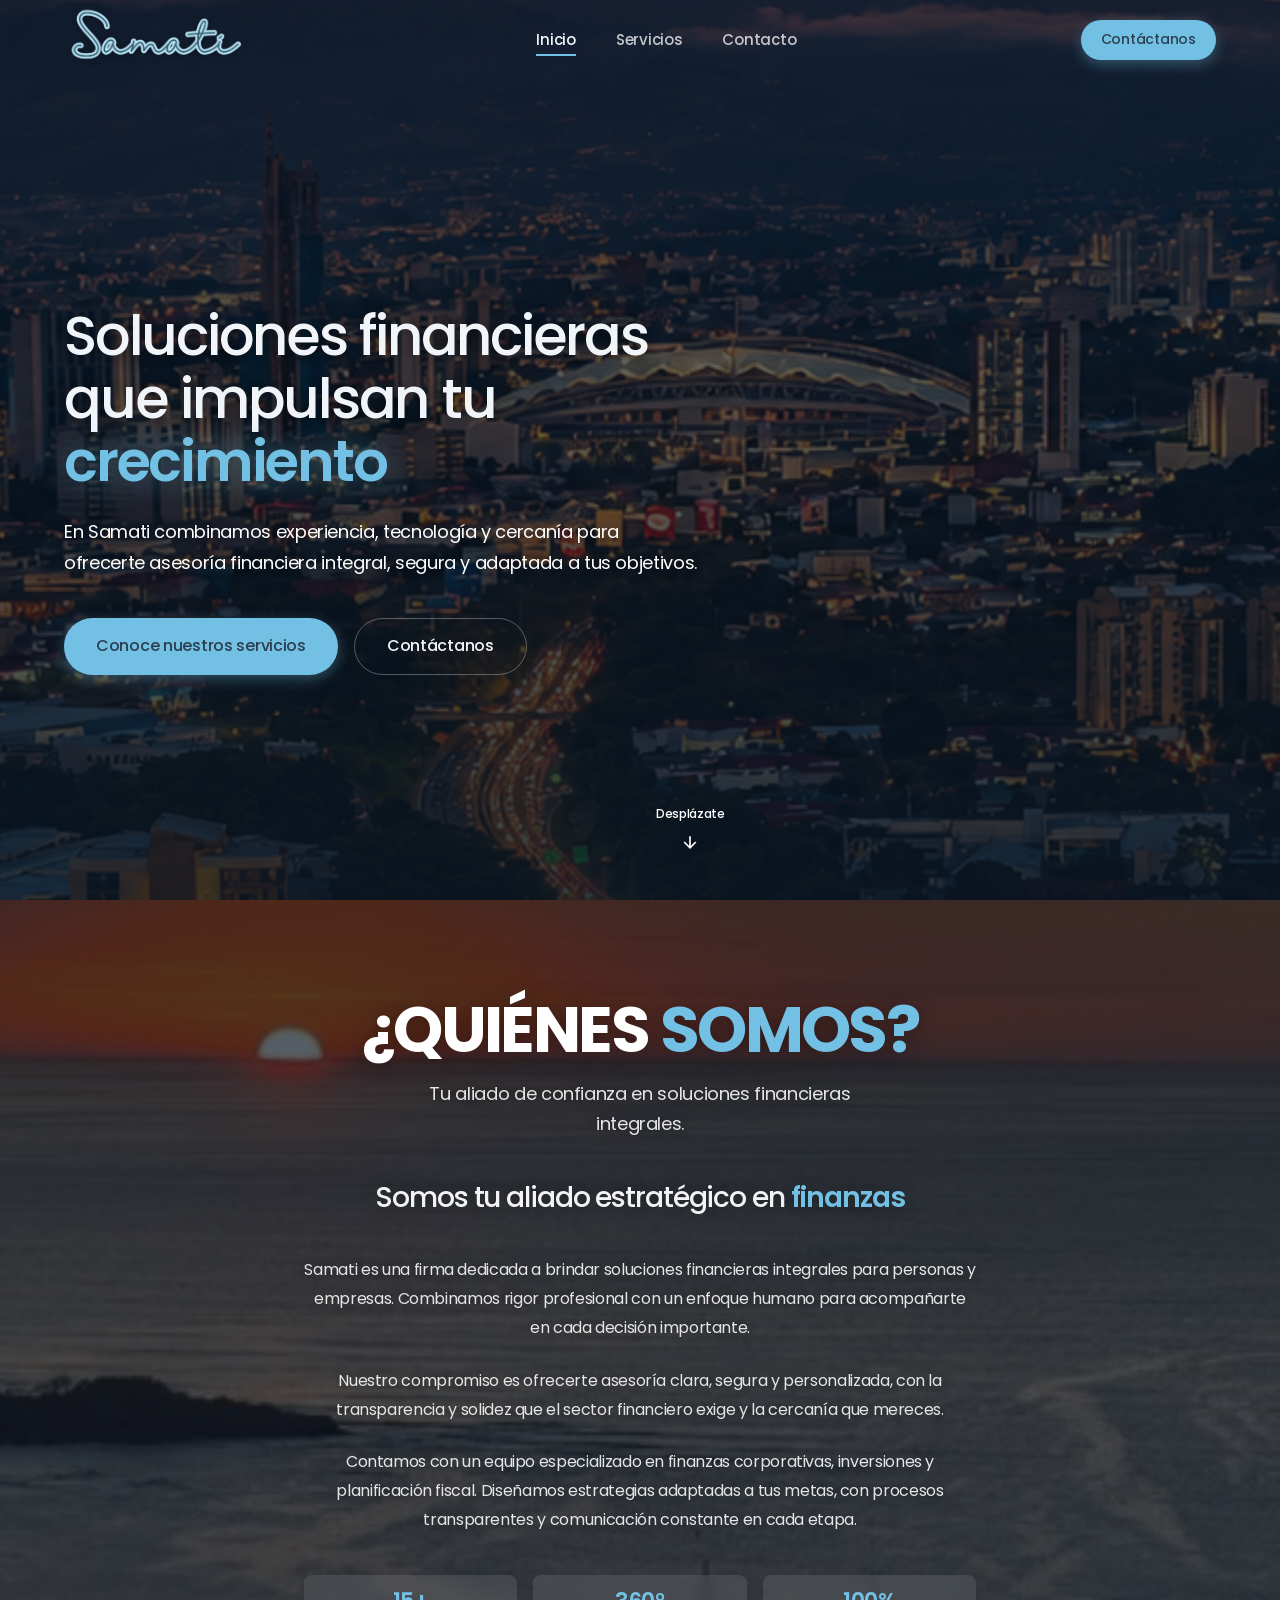
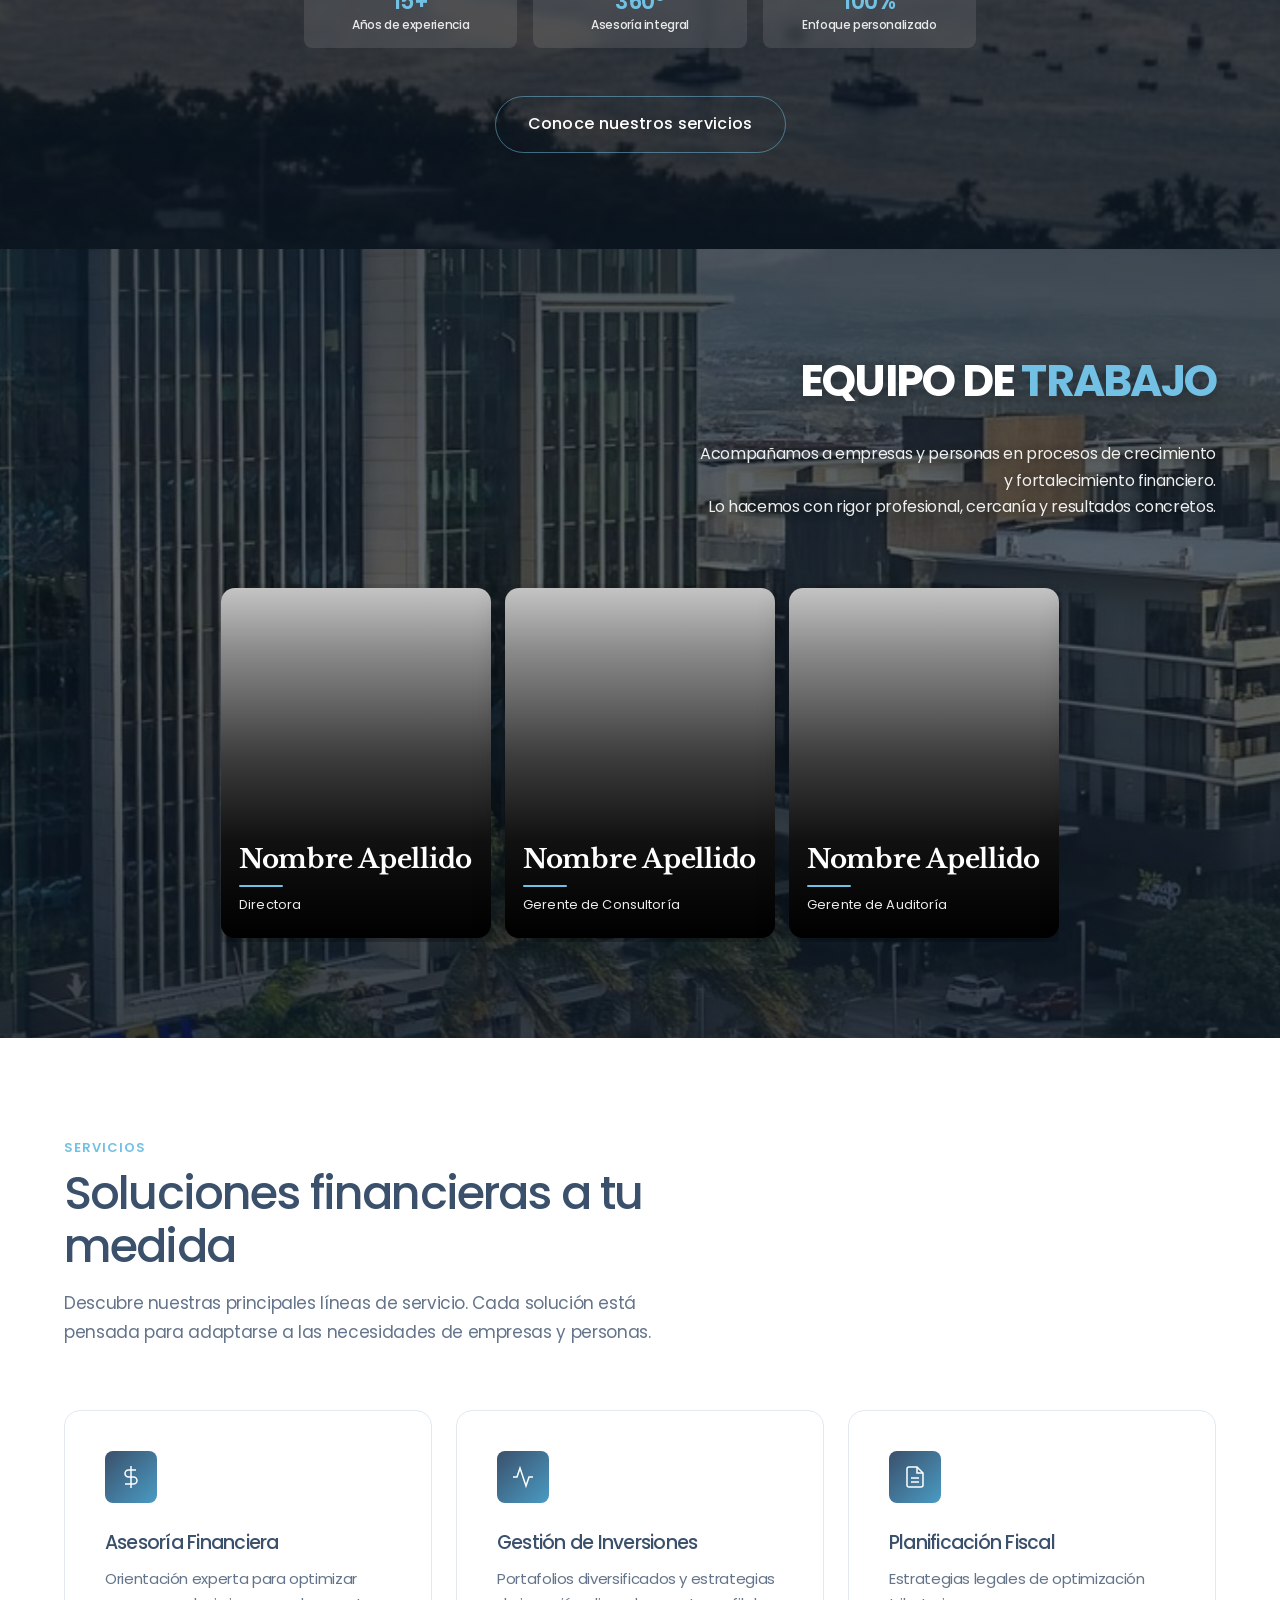
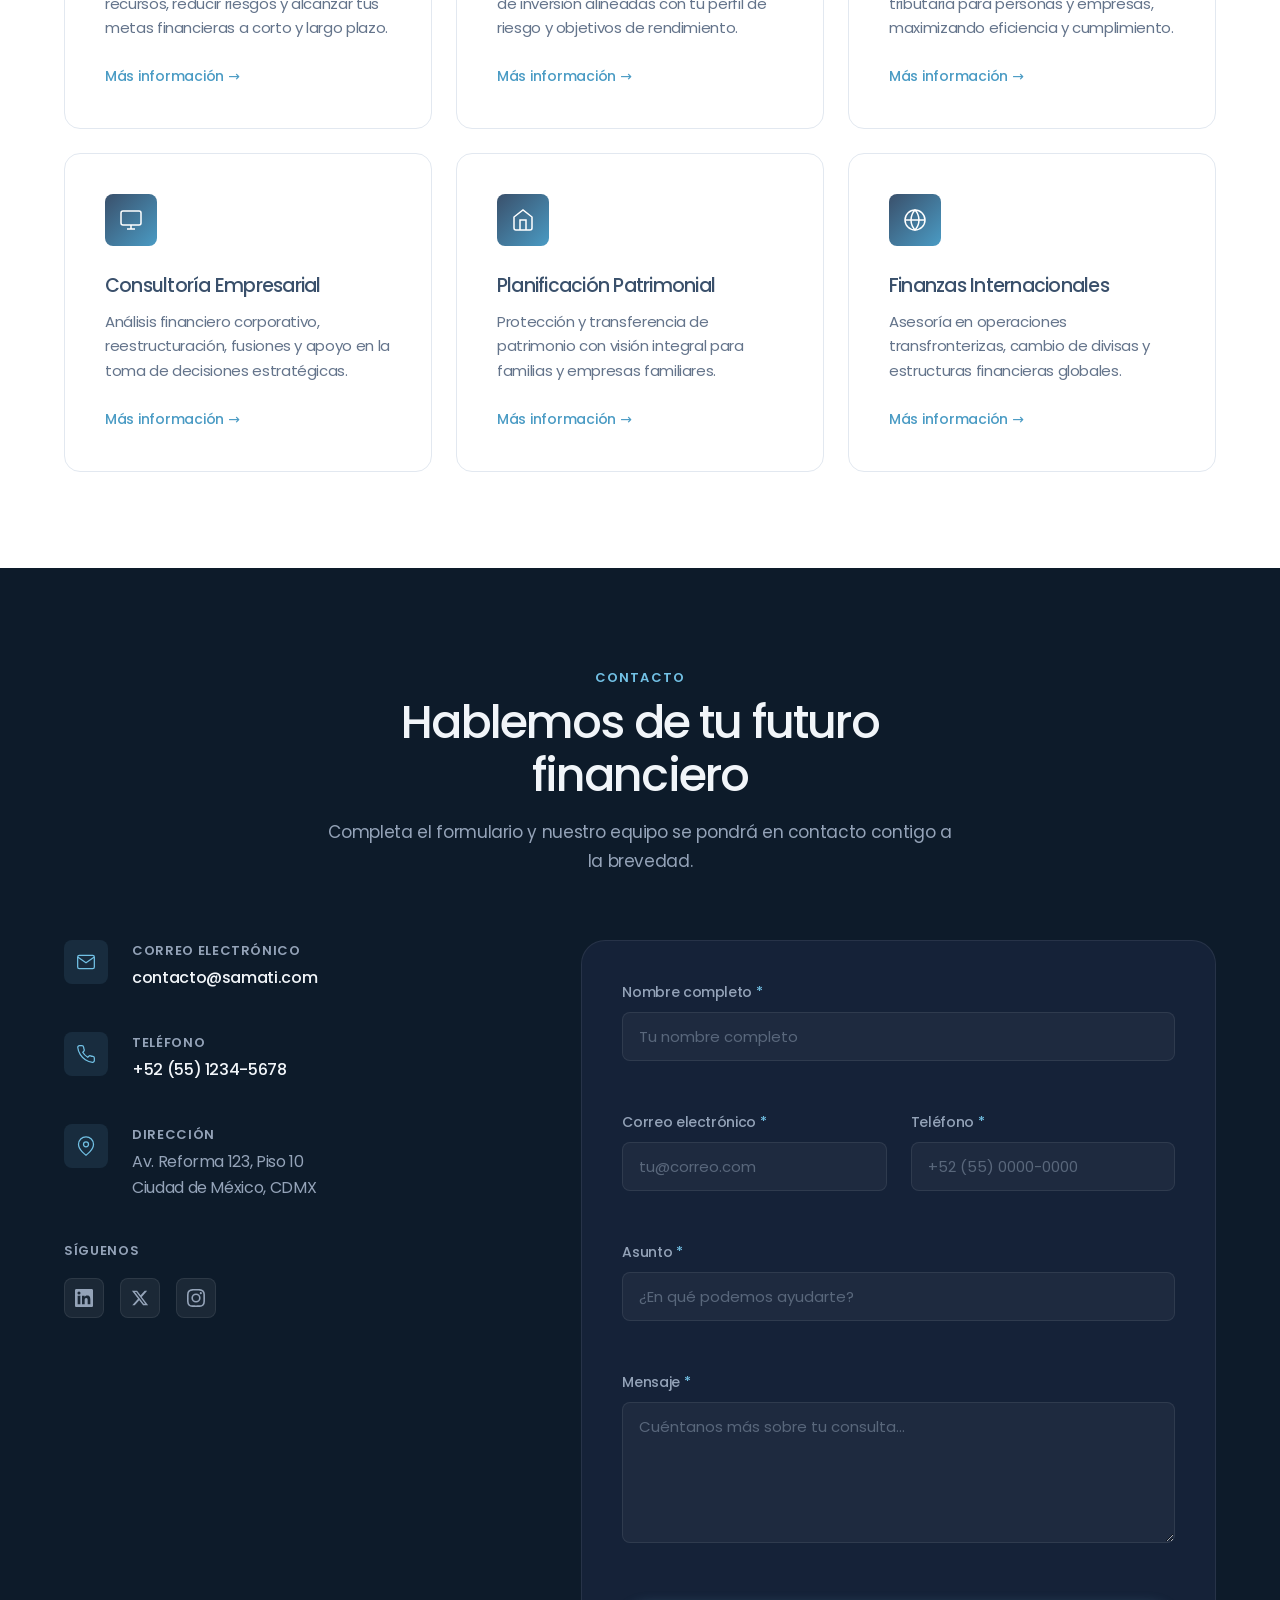
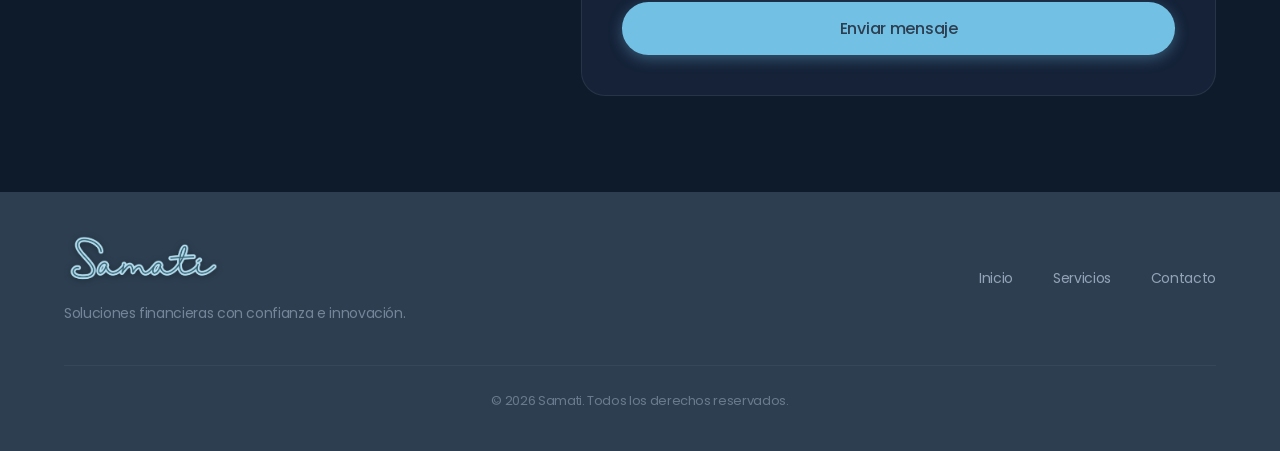
==== index.html @ 8c67dc26 "Add files via upload" ====
<!DOCTYPE html>
<html lang="es">
<head>
  <meta charset="UTF-8">
  <meta name="viewport" content="width=device-width, initial-scale=1.0">
  <meta name="description" content="Samati — Soluciones financieras integrales para empresas y personas. Confianza, innovación y solidez financiera.">
  <title>Samati | Soluciones Financieras</title>
  <link rel="preconnect" href="https://fonts.googleapis.com">
  <link rel="preconnect" href="https://fonts.gstatic.com" crossorigin>
  <link href="https://fonts.googleapis.com/css2?family=Libre+Baskerville:ital,wght@0,400;0,700;1,400&family=Poppins:ital,wght@0,300;0,400;0,500;0,600&display=swap" rel="stylesheet">
  <link rel="stylesheet" href="css/styles.css">
</head>
<body>

  <!-- ========== NAVEGACIÓN ========== -->
  <header class="header" id="header">
    <div class="container header__inner">
      <a href="#inicio" class="header__logo" aria-label="Samati — Inicio">
        <img src="images/logo.png" alt="Samati — Soluciones Financieras" class="header__logo-img" width="220" height="72">
      </a>

      <nav class="nav" id="nav" aria-label="Navegación principal">
        <ul class="nav__list">
          <li><a href="#inicio" class="nav__link active">Inicio</a></li>
          <li><a href="#servicios" class="nav__link">Servicios</a></li>
          <li><a href="#contacto" class="nav__link">Contacto</a></li>
        </ul>
      </nav>

      <a href="#contacto" class="btn btn--primary btn--sm header__cta">Contáctanos</a>

      <button class="nav-toggle" id="navToggle" aria-label="Abrir menú de navegación" aria-expanded="false" aria-controls="nav">
        <span class="nav-toggle__bar"></span>
        <span class="nav-toggle__bar"></span>
        <span class="nav-toggle__bar"></span>
      </button>
    </div>
  </header>

  <main>

    <!-- ========== HERO ========== -->
    <section class="hero" id="inicio" aria-labelledby="hero-title">
      <div class="hero__bg" aria-hidden="true">
        <div class="hero__bg-media"></div>
      </div>
      <div class="hero__overlay" aria-hidden="true"></div>

      <div class="container hero__inner">
        <div class="hero__content">
          <h1 class="hero__title section-reveal section-reveal--up" id="hero-title" data-reveal-delay="1">
            Soluciones financieras que impulsan tu <span class="hero__title-highlight">crecimiento</span>
          </h1>
          <p class="hero__subtitle section-reveal section-reveal--up" data-reveal-delay="2">
            En Samati combinamos experiencia, tecnología y cercanía para ofrecerte asesoría financiera integral, segura y adaptada a tus objetivos.
          </p>
          <div class="hero__actions section-reveal section-reveal--up" data-reveal-delay="3">
            <a href="#servicios" class="btn btn--primary btn--lg">Conoce nuestros servicios</a>
            <a href="#contacto" class="btn btn--outline btn--lg">Contáctanos</a>
          </div>
        </div>
      </div>

      <a href="#nosotros" class="hero__scroll section-reveal section-reveal--up" data-reveal-delay="4" aria-label="Desplázate a la sección Quiénes somos">
        <span>Desplázate</span>
        <svg width="20" height="20" viewBox="0 0 24 24" fill="none" stroke="currentColor" stroke-width="2" aria-hidden="true"><path d="M12 5v14M5 12l7 7 7-7"/></svg>
      </a>
    </section>

    <!-- ========== PRESENTACIÓN ========== -->
    <section class="about section" id="nosotros" aria-labelledby="about-title">
      <div class="about__bg" aria-hidden="true">
        <div class="about__bg-media"></div>
      </div>
      <div class="about__overlay" aria-hidden="true"></div>
      <div class="container about__layout">
        <header class="about__header">
          <h2 class="about__section-label about__reveal about__reveal--up">
            <span class="about__section-label-dark">¿Quiénes</span><span class="about__section-label-accent"> somos?</span>
          </h2>
          <p class="about__tagline about__reveal about__reveal--up" data-reveal-delay="1">
            Tu aliado de confianza en soluciones financieras integrales.
          </p>
        </header>

        <div class="about__content">
          <h3 class="about__content-title about__reveal about__reveal--up" data-reveal-delay="2" id="about-title">
            Somos tu aliado estratégico en <span class="about__content-title-accent">finanzas</span>
          </h3>

          <div class="about__text-block">
            <p class="about__text about__reveal about__reveal--up" data-reveal-delay="3">
              Samati es una firma dedicada a brindar soluciones financieras integrales para personas y empresas. Combinamos rigor profesional con un enfoque humano para acompañarte en cada decisión importante.
            </p>
            <p class="about__text about__reveal about__reveal--up" data-reveal-delay="4">
              Nuestro compromiso es ofrecerte asesoría clara, segura y personalizada, con la transparencia y solidez que el sector financiero exige y la cercanía que mereces.
            </p>
            <p class="about__text about__reveal about__reveal--up" data-reveal-delay="5">
              <!-- CONTENIDO EDITABLE --> Contamos con un equipo especializado en finanzas corporativas, inversiones y planificación fiscal. Diseñamos estrategias adaptadas a tus metas, con procesos transparentes y comunicación constante en cada etapa.
            </p>
          </div>

          <ul class="about__highlights">
            <li class="about__highlight about__reveal about__reveal--up" data-reveal-delay="5">
              <span class="about__highlight-value">15+</span>
              <span class="about__highlight-label">Años de experiencia</span>
            </li>
            <li class="about__highlight about__reveal about__reveal--up" data-reveal-delay="6">
              <span class="about__highlight-value">360°</span>
              <span class="about__highlight-label">Asesoría integral</span>
            </li>
            <li class="about__highlight about__reveal about__reveal--up" data-reveal-delay="7">
              <span class="about__highlight-value">100%</span>
              <span class="about__highlight-label">Enfoque personalizado</span>
            </li>
          </ul>

          <a href="#servicios" class="about__cta btn btn--outline btn--lg section-reveal section-reveal--up" data-reveal-delay="8">Conoce nuestros servicios</a>
        </div>
      </div>
    </section>

    <!-- ========== EQUIPO ========== -->
    <section class="team section" id="equipo" aria-labelledby="team-title">
      <div class="team__bg" aria-hidden="true">
        <div class="team__bg-media"></div>
      </div>
      <div class="team__overlay" aria-hidden="true"></div>
      <div class="container team__layout">
        <header class="team__header">
          <h2 class="team__title section-reveal section-reveal--up" id="team-title" data-reveal-delay="1">Equipo de <span class="team__title-accent">trabajo</span></h2>
          <p class="team__intro section-reveal section-reveal--up" data-reveal-delay="2">
            Acompañamos a empresas y personas en procesos de crecimiento y fortalecimiento financiero.<br>
            Lo hacemos con rigor profesional, cercanía y resultados concretos.
          </p>
        </header>

        <div
          class="team__carousel section-reveal section-reveal--up"
          data-reveal-delay="3"
          id="teamCarousel"
          aria-live="polite"
          aria-atomic="true"
          aria-label="Miembros del equipo — desliza para ver más"
          tabindex="0"
        >
          <div class="team__track" id="teamTrack">
            <article class="team-card">
              <div class="team-card__media">
                <img src="images/team-1.jpg" alt="Directora Samati" class="team-card__img" loading="lazy">
                <div class="team-card__shade" aria-hidden="true"></div>
              </div>
              <div class="team-card__body">
                <h3 class="team-card__name">Nombre Apellido</h3>
                <span class="team-card__line" aria-hidden="true"></span>
                <p class="team-card__role">Directora</p>
              </div>
            </article>

            <article class="team-card">
              <div class="team-card__media">
                <img src="images/team-2.jpg" alt="Gerente de Consultoría Samati" class="team-card__img" loading="lazy">
                <div class="team-card__shade" aria-hidden="true"></div>
              </div>
              <div class="team-card__body">
                <h3 class="team-card__name">Nombre Apellido</h3>
                <span class="team-card__line" aria-hidden="true"></span>
                <p class="team-card__role">Gerente de Consultoría</p>
              </div>
            </article>

            <article class="team-card">
              <div class="team-card__media">
                <img src="images/team-3.jpg" alt="Gerente de Auditoría Samati" class="team-card__img" loading="lazy">
                <div class="team-card__shade" aria-hidden="true"></div>
              </div>
              <div class="team-card__body">
                <h3 class="team-card__name">Nombre Apellido</h3>
                <span class="team-card__line" aria-hidden="true"></span>
                <p class="team-card__role">Gerente de Auditoría</p>
              </div>
            </article>

            <article class="team-card">
              <div class="team-card__media">
                <img src="images/team-4.jpg" alt="Asesor Financiero Samati" class="team-card__img" loading="lazy">
                <div class="team-card__shade" aria-hidden="true"></div>
              </div>
              <div class="team-card__body">
                <h3 class="team-card__name">Nombre Apellido</h3>
                <span class="team-card__line" aria-hidden="true"></span>
                <p class="team-card__role">Asesor Financiero Senior</p>
              </div>
            </article>

            <article class="team-card">
              <div class="team-card__media">
                <img src="images/team-5.jpg" alt="Analista Financiero Samati" class="team-card__img" loading="lazy">
                <div class="team-card__shade" aria-hidden="true"></div>
              </div>
              <div class="team-card__body">
                <h3 class="team-card__name">Nombre Apellido</h3>
                <span class="team-card__line" aria-hidden="true"></span>
                <p class="team-card__role">Analista Financiero</p>
              </div>
            </article>

            <article class="team-card">
              <div class="team-card__media">
                <img src="images/team-6.jpg" alt="Coordinador de Proyectos Samati" class="team-card__img" loading="lazy">
                <div class="team-card__shade" aria-hidden="true"></div>
              </div>
              <div class="team-card__body">
                <h3 class="team-card__name">Nombre Apellido</h3>
                <span class="team-card__line" aria-hidden="true"></span>
                <p class="team-card__role">Coordinador de Proyectos</p>
              </div>
            </article>
          </div>
        </div>
      </div>
    </section>

    <!-- ========== SERVICIOS ========== -->
    <section class="services section" id="servicios" aria-labelledby="services-title">
      <div class="container">
        <div class="section__header">
          <span class="section__eyebrow">Servicios</span>
          <h2 class="section__title" id="services-title">Soluciones financieras a tu medida</h2>
          <p class="section__desc">
            <!-- CONTENIDO EDITABLE --> Descubre nuestras principales líneas de servicio. Cada solución está pensada para adaptarse a las necesidades de empresas y personas.
          </p>
        </div>

        <div class="services__grid">
          <article class="service-card">
            <div class="service-card__icon" aria-hidden="true">
              <svg viewBox="0 0 24 24" fill="none" stroke="currentColor" stroke-width="1.5"><line x1="12" y1="1" x2="12" y2="23"/><path d="M17 5H9.5a3.5 3.5 0 0 0 0 7h5a3.5 3.5 0 0 1 0 7H6"/></svg>
            </div>
            <h3 class="service-card__title">Asesoría Financiera</h3>
            <p class="service-card__text">
              <!-- CONTENIDO EDITABLE --> Orientación experta para optimizar recursos, reducir riesgos y alcanzar tus metas financieras a corto y largo plazo.
            </p>
            <a href="#contacto" class="service-card__link">Más información <span aria-hidden="true">→</span></a>
          </article>

          <article class="service-card">
            <div class="service-card__icon" aria-hidden="true">
              <svg viewBox="0 0 24 24" fill="none" stroke="currentColor" stroke-width="1.5"><polyline points="22 12 18 12 15 21 9 3 6 12 2 12"/></svg>
            </div>
            <h3 class="service-card__title">Gestión de Inversiones</h3>
            <p class="service-card__text">
              <!-- CONTENIDO EDITABLE --> Portafolios diversificados y estrategias de inversión alineadas con tu perfil de riesgo y objetivos de rendimiento.
            </p>
            <a href="#contacto" class="service-card__link">Más información <span aria-hidden="true">→</span></a>
          </article>

          <article class="service-card">
            <div class="service-card__icon" aria-hidden="true">
              <svg viewBox="0 0 24 24" fill="none" stroke="currentColor" stroke-width="1.5"><path d="M14 2H6a2 2 0 0 0-2 2v16a2 2 0 0 0 2 2h12a2 2 0 0 0 2-2V8z"/><polyline points="14 2 14 8 20 8"/><line x1="16" y1="13" x2="8" y2="13"/><line x1="16" y1="17" x2="8" y2="17"/></svg>
            </div>
            <h3 class="service-card__title">Planificación Fiscal</h3>
            <p class="service-card__text">
              <!-- CONTENIDO EDITABLE --> Estrategias legales de optimización tributaria para personas y empresas, maximizando eficiencia y cumplimiento.
            </p>
            <a href="#contacto" class="service-card__link">Más información <span aria-hidden="true">→</span></a>
          </article>

          <article class="service-card">
            <div class="service-card__icon" aria-hidden="true">
              <svg viewBox="0 0 24 24" fill="none" stroke="currentColor" stroke-width="1.5"><rect x="2" y="3" width="20" height="14" rx="2"/><line x1="8" y1="21" x2="16" y2="21"/><line x1="12" y1="17" x2="12" y2="21"/></svg>
            </div>
            <h3 class="service-card__title">Consultoría Empresarial</h3>
            <p class="service-card__text">
              <!-- CONTENIDO EDITABLE --> Análisis financiero corporativo, reestructuración, fusiones y apoyo en la toma de decisiones estratégicas.
            </p>
            <a href="#contacto" class="service-card__link">Más información <span aria-hidden="true">→</span></a>
          </article>

          <article class="service-card">
            <div class="service-card__icon" aria-hidden="true">
              <svg viewBox="0 0 24 24" fill="none" stroke="currentColor" stroke-width="1.5"><path d="M3 9l9-7 9 7v11a2 2 0 0 1-2 2H5a2 2 0 0 1-2-2z"/><polyline points="9 22 9 12 15 12 15 22"/></svg>
            </div>
            <h3 class="service-card__title">Planificación Patrimonial</h3>
            <p class="service-card__text">
              <!-- CONTENIDO EDITABLE --> Protección y transferencia de patrimonio con visión integral para familias y empresas familiares.
            </p>
            <a href="#contacto" class="service-card__link">Más información <span aria-hidden="true">→</span></a>
          </article>

          <article class="service-card">
            <div class="service-card__icon" aria-hidden="true">
              <svg viewBox="0 0 24 24" fill="none" stroke="currentColor" stroke-width="1.5"><circle cx="12" cy="12" r="10"/><line x1="2" y1="12" x2="22" y2="12"/><path d="M12 2a15.3 15.3 0 0 1 4 10 15.3 15.3 0 0 1-4 10 15.3 15.3 0 0 1-4-10 15.3 15.3 0 0 1 4-10z"/></svg>
            </div>
            <h3 class="service-card__title">Finanzas Internacionales</h3>
            <p class="service-card__text">
              <!-- CONTENIDO EDITABLE --> Asesoría en operaciones transfronterizas, cambio de divisas y estructuras financieras globales.
            </p>
            <a href="#contacto" class="service-card__link">Más información <span aria-hidden="true">→</span></a>
          </article>
        </div>
      </div>
    </section>

    <!-- ========== CONTACTO ========== -->
    <section class="contact section section--dark" id="contacto" aria-labelledby="contact-title">
      <div class="container">
        <div class="section__header section__header--center">
          <span class="section__eyebrow">Contacto</span>
          <h2 class="section__title" id="contact-title">Hablemos de tu futuro financiero</h2>
          <p class="section__desc">
            Completa el formulario y nuestro equipo se pondrá en contacto contigo a la brevedad.
          </p>
        </div>

        <div class="contact__grid">
          <div class="contact__info">
            <div class="contact__item">
              <div class="contact__item-icon" aria-hidden="true">
                <svg viewBox="0 0 24 24" fill="none" stroke="currentColor" stroke-width="1.5"><path d="M4 4h16c1.1 0 2 .9 2 2v12c0 1.1-.9 2-2 2H4c-1.1 0-2-.9-2-2V6c0-1.1.9-2 2-2z"/><polyline points="22,6 12,13 2,6"/></svg>
              </div>
              <div>
                <h3 class="contact__item-title">Correo electrónico</h3>
                <!-- CONTENIDO EDITABLE -->
                <a href="mailto:contacto@samati.com" class="contact__item-link">contacto@samati.com</a>
              </div>
            </div>

            <div class="contact__item">
              <div class="contact__item-icon" aria-hidden="true">
                <svg viewBox="0 0 24 24" fill="none" stroke="currentColor" stroke-width="1.5"><path d="M22 16.92v3a2 2 0 0 1-2.18 2 19.79 19.79 0 0 1-8.63-3.07 19.5 19.5 0 0 1-6-6 19.79 19.79 0 0 1-3.07-8.67A2 2 0 0 1 4.11 2h3a2 2 0 0 1 2 1.72c.127.96.361 1.903.7 2.81a2 2 0 0 1-.45 2.11L8.09 9.91a16 16 0 0 0 6 6l1.27-1.27a2 2 0 0 1 2.11-.45c.907.339 1.85.573 2.81.7A2 2 0 0 1 22 16.92z"/></svg>
              </div>
              <div>
                <h3 class="contact__item-title">Teléfono</h3>
                <!-- CONTENIDO EDITABLE -->
                <a href="tel:+525512345678" class="contact__item-link">+52 (55) 1234-5678</a>
              </div>
            </div>

            <div class="contact__item">
              <div class="contact__item-icon" aria-hidden="true">
                <svg viewBox="0 0 24 24" fill="none" stroke="currentColor" stroke-width="1.5"><path d="M21 10c0 7-9 13-9 13s-9-6-9-13a9 9 0 0 1 18 0z"/><circle cx="12" cy="10" r="3"/></svg>
              </div>
              <div>
                <h3 class="contact__item-title">Dirección</h3>
                <!-- CONTENIDO EDITABLE -->
                <p class="contact__item-text">Av. Reforma 123, Piso 10<br>Ciudad de México, CDMX</p>
              </div>
            </div>

            <div class="contact__social">
              <span class="contact__social-label">Síguenos</span>
              <div class="contact__social-links">
                <!-- CONTENIDO EDITABLE -->
                <a href="#" class="contact__social-link" aria-label="LinkedIn">
                  <svg viewBox="0 0 24 24" fill="currentColor"><path d="M20.447 20.452h-3.554v-5.569c0-1.328-.027-3.037-1.852-3.037-1.853 0-2.136 1.445-2.136 2.939v5.667H9.351V9h3.414v1.561h.046c.477-.9 1.637-1.85 3.37-1.85 3.601 0 4.267 2.37 4.267 5.455v6.286zM5.337 7.433a2.062 2.062 0 0 1-2.063-2.065 2.062 2.062 0 0 1 2.063-2.063 2.063 2.063 0 0 1 2.063 2.063 2.062 2.062 0 0 1-2.063 2.065zm1.782 13.019H3.555V9h3.564v11.452zM22.225 0H1.771C.792 0 0 .774 0 1.729v20.542C0 23.227.792 24 1.771 24h20.451C23.2 24 24 23.227 24 22.271V1.729C24 .774 23.2 0 22.222 0h.003z"/></svg>
                </a>
                <a href="#" class="contact__social-link" aria-label="Twitter / X">
                  <svg viewBox="0 0 24 24" fill="currentColor"><path d="M18.244 2.25h3.308l-7.227 8.26 8.502 11.24H16.17l-5.214-6.817L4.99 21.75H1.68l7.73-8.835L1.254 2.25H8.08l4.713 6.231zm-1.161 17.52h1.833L7.084 4.126H5.117z"/></svg>
                </a>
                <a href="#" class="contact__social-link" aria-label="Instagram">
                  <svg viewBox="0 0 24 24" fill="currentColor"><path d="M12 2.163c3.204 0 3.584.012 4.85.07 3.252.148 4.771 1.691 4.919 4.919.058 1.265.069 1.645.069 4.849 0 3.205-.012 3.584-.069 4.849-.149 3.225-1.664 4.771-4.919 4.919-1.266.058-1.644.07-4.85.07-3.204 0-3.584-.012-4.849-.07-3.26-.149-4.771-1.699-4.919-4.92-.058-1.265-.07-1.644-.07-4.849 0-3.204.013-3.583.07-4.849.149-3.227 1.664-4.771 4.919-4.919 1.266-.057 1.645-.069 4.849-.069zM12 0C8.741 0 8.333.014 7.053.072 2.695.272.273 2.69.073 7.052.014 8.333 0 8.741 0 12c0 3.259.014 3.668.072 4.948.2 4.358 2.618 6.78 6.98 6.98C8.333 23.986 8.741 24 12 24c3.259 0 3.668-.014 4.948-.072 4.354-.2 6.782-2.618 6.979-6.98.059-1.28.073-1.689.073-4.948 0-3.259-.014-3.667-.072-4.947-.196-4.354-2.617-6.78-6.979-6.98C15.668.014 15.259 0 12 0zm0 5.838a6.162 6.162 0 1 0 0 12.324 6.162 6.162 0 0 0 0-12.324zM12 16a4 4 0 1 1 0-8 4 4 0 0 1 0 8zm6.406-11.845a1.44 1.44 0 1 0 0 2.881 1.44 1.44 0 0 0 0-2.881z"/></svg>
                </a>
              </div>
            </div>
          </div>

          <form class="contact__form" id="contactForm" novalidate>
            <div class="form__group">
              <label for="nombre" class="form__label">Nombre completo <span class="form__required" aria-hidden="true">*</span></label>
              <input type="text" id="nombre" name="nombre" class="form__input" placeholder="Tu nombre completo" autocomplete="name" required>
              <span class="form__error" id="error-nombre" role="alert"></span>
            </div>

            <div class="form__row">
              <div class="form__group">
                <label for="email" class="form__label">Correo electrónico <span class="form__required" aria-hidden="true">*</span></label>
                <input type="email" id="email" name="email" class="form__input" placeholder="tu@correo.com" autocomplete="email" required>
                <span class="form__error" id="error-email" role="alert"></span>
              </div>

              <div class="form__group">
                <label for="telefono" class="form__label">Teléfono <span class="form__required" aria-hidden="true">*</span></label>
                <input type="tel" id="telefono" name="telefono" class="form__input" placeholder="+52 (55) 0000-0000" autocomplete="tel" required>
                <span class="form__error" id="error-telefono" role="alert"></span>
              </div>
            </div>

            <div class="form__group">
              <label for="asunto" class="form__label">Asunto <span class="form__required" aria-hidden="true">*</span></label>
              <input type="text" id="asunto" name="asunto" class="form__input" placeholder="¿En qué podemos ayudarte?" required>
              <span class="form__error" id="error-asunto" role="alert"></span>
            </div>

            <div class="form__group">
              <label for="mensaje" class="form__label">Mensaje <span class="form__required" aria-hidden="true">*</span></label>
              <textarea id="mensaje" name="mensaje" class="form__textarea" rows="5" placeholder="Cuéntanos más sobre tu consulta..." required></textarea>
              <span class="form__error" id="error-mensaje" role="alert"></span>
            </div>

            <div class="form__feedback" id="formFeedback" role="status" aria-live="polite"></div>

            <button type="submit" class="btn btn--primary btn--lg form__submit" id="submitBtn">
              Enviar mensaje
            </button>
          </form>
        </div>
      </div>
    </section>

  </main>

  <!-- ========== FOOTER ========== -->
  <footer class="footer">
    <div class="container footer__inner">
      <div class="footer__brand">
        <img src="images/logo.png" alt="Samati" class="footer__logo-img" width="190" height="62">
        <p class="footer__tagline">Soluciones financieras con confianza e innovación.</p>
      </div>

      <nav class="footer__nav" aria-label="Enlaces del pie de página">
        <a href="#inicio">Inicio</a>
        <a href="#servicios">Servicios</a>
        <a href="#contacto">Contacto</a>
      </nav>

      <p class="footer__copy">&copy; <span id="currentYear"></span> Samati. Todos los derechos reservados.</p>
    </div>
  </footer>

  <script src="js/script.js"></script>
</body>
</html>
---- css/styles.css ----
/* ============================================================
   SAMATI — Sistema de diseño
   Paleta derivada del logo oficial
   ============================================================ */

:root {
  /* Colores primarios (logo) */
  --color-primary: #3A506B;
  --color-primary-dark: #2C3E50;
  --color-accent: #72C1E5;
  --color-accent-light: #B8E4F5;
  --color-accent-dark: #4A9BC4;

  /* Fondos */
  --color-bg-dark: #0D1B2A;
  --color-bg-dark-elevated: #152238;
  --color-bg-light: #F8FAFC;
  --color-bg-white: #FFFFFF;

  /* Texto */
  --color-text: #1E293B;
  --color-text-muted: #64748B;
  --color-text-light: #94A3B8;
  --color-text-inverse: #F1F5F9;

  /* Bordes y sombras */
  --color-border: #E2E8F0;
  --color-border-dark: rgba(255, 255, 255, 0.08);
  --shadow-sm: 0 1px 3px rgba(58, 80, 107, 0.08);
  --shadow-md: 0 4px 20px rgba(58, 80, 107, 0.12);
  --shadow-lg: 0 12px 40px rgba(58, 80, 107, 0.18);
  --shadow-glow: 0 0 60px rgba(114, 193, 229, 0.15);

  /* Tipografía */
  --font-sans: 'Poppins', system-ui, sans-serif;
  --font-display: 'Poppins', system-ui, sans-serif;
  --font-serif: 'Libre Baskerville', Georgia, 'Times New Roman', serif;
  --tracking-body: -0.022em;
  --tracking-heading: -0.04em;
  --tracking-ui: -0.018em;

  /* Espaciado */
  --space-xs: 0.5rem;
  --space-sm: 1rem;
  --space-md: 1.5rem;
  --space-lg: 2.5rem;
  --space-xl: 4rem;
  --space-2xl: 6rem;

  /* Bordes */
  --radius-sm: 8px;
  --radius-md: 16px;
  --radius-lg: 24px;
  --radius-pill: 9999px;

  /* Transiciones */
  --transition: 0.3s cubic-bezier(0.4, 0, 0.2, 1);

  /* Layout */
  --container-max: 1200px;
  --header-height: 80px;
}

/* ============================================================
   Reset y base
   ============================================================ */

*,
*::before,
*::after {
  box-sizing: border-box;
  margin: 0;
  padding: 0;
}

html {
  scroll-behavior: smooth;
  scroll-padding-top: var(--header-height);
}

body {
  font-family: var(--font-sans);
  font-size: 1rem;
  font-weight: 400;
  line-height: 1.65;
  letter-spacing: var(--tracking-body);
  color: var(--color-text);
  background-color: var(--color-bg-white);
  -webkit-font-smoothing: antialiased;
  overflow-x: hidden;
}

img {
  max-width: 100%;
  height: auto;
  display: block;
}

a {
  color: inherit;
  text-decoration: none;
  transition: color var(--transition);
}

ul {
  list-style: none;
}

button {
  font-family: inherit;
  cursor: pointer;
  border: none;
  background: none;
}

/* ============================================================
   Utilidades
   ============================================================ */

.container {
  width: 100%;
  max-width: var(--container-max);
  margin-inline: auto;
  padding-inline: var(--space-md);
}

.section {
  padding-block: var(--space-2xl);
}

.section--dark {
  background-color: var(--color-bg-dark);
  color: var(--color-text-inverse);
}

.section__header {
  max-width: 640px;
  margin-bottom: var(--space-xl);
}

.section__header--center {
  text-align: center;
  margin-inline: auto;
}

.section__eyebrow {
  display: inline-block;
  font-size: 0.8125rem;
  font-weight: 600;
  letter-spacing: 0.08em;
  text-transform: uppercase;
  color: var(--color-accent);
  margin-bottom: var(--space-xs);
}

.section--dark .section__eyebrow {
  color: var(--color-accent);
}

.section__title {
  font-family: var(--font-display);
  font-size: clamp(1.875rem, 4vw, 2.875rem);
  font-weight: 500;
  line-height: 1.15;
  letter-spacing: var(--tracking-heading);
  color: var(--color-primary);
  margin-bottom: var(--space-sm);
}

.section--dark .section__title {
  color: var(--color-text-inverse);
}

.section__desc {
  font-size: 1.0625rem;
  color: var(--color-text-muted);
  line-height: 1.7;
}

.section--dark .section__desc {
  color: var(--color-text-light);
}

/* ============================================================
   Botones
   ============================================================ */

.btn {
  display: inline-flex;
  align-items: center;
  justify-content: center;
  gap: 0.5rem;
  font-family: var(--font-sans);
  font-weight: 500;
  font-size: 0.9375rem;
  letter-spacing: var(--tracking-ui);
  border-radius: var(--radius-pill);
  padding: 0.75rem 1.75rem;
  transition: all var(--transition);
  white-space: nowrap;
}

.btn--sm {
  padding: 0.5rem 1.25rem;
  font-size: 0.875rem;
}

.btn--lg {
  padding: 0.875rem 2rem;
  font-size: 1rem;
}

.btn--primary {
  background-color: var(--color-accent);
  color: var(--color-primary-dark);
  box-shadow: 0 4px 14px rgba(114, 193, 229, 0.35);
}

.btn--primary:hover,
.btn--primary:focus-visible {
  background-color: var(--color-accent-dark);
  color: var(--color-bg-white);
  transform: translateY(-2px);
  box-shadow: 0 6px 20px rgba(114, 193, 229, 0.45);
}

.btn--outline {
  background-color: transparent;
  color: var(--color-text-inverse);
  border: 1.5px solid rgba(255, 255, 255, 0.3);
}

.btn--outline:hover,
.btn--outline:focus-visible {
  background-color: rgba(255, 255, 255, 0.1);
  border-color: rgba(255, 255, 255, 0.5);
  transform: translateY(-2px);
}

/* ============================================================
   Header / Navegación
   ============================================================ */

.header {
  position: fixed;
  top: 0;
  left: 0;
  right: 0;
  z-index: 1000;
  height: var(--header-height);
  transition: background-color var(--transition), box-shadow var(--transition), backdrop-filter var(--transition);
}

.header--scrolled {
  background-color: rgba(13, 27, 42, 0.92);
  backdrop-filter: blur(12px);
  box-shadow: 0 1px 0 var(--color-border-dark);
}

.header__inner {
  display: flex;
  align-items: center;
  justify-content: space-between;
  height: 100%;
  gap: var(--space-md);
}

.header__logo {
  display: inline-flex;
  align-items: center;
}

.header__logo-img {
  height: 72px;
  width: auto;
  transition: opacity var(--transition), transform var(--transition);
  filter: drop-shadow(0 1px 4px rgba(0, 0, 0, 0.35));
}

.header__logo:hover .header__logo-img {
  opacity: 0.9;
  transform: translateY(-1px);
}

.nav__list {
  display: flex;
  align-items: center;
  gap: var(--space-lg);
}

.nav__link {
  font-size: 0.9375rem;
  font-weight: 500;
  letter-spacing: var(--tracking-ui);
  color: rgba(255, 255, 255, 0.75);
  position: relative;
  padding-block: 0.25rem;
}

.nav__link::after {
  content: '';
  position: absolute;
  bottom: -2px;
  left: 0;
  width: 0;
  height: 2px;
  background-color: var(--color-accent);
  transition: width var(--transition);
}

.nav__link:hover,
.nav__link:focus-visible,
.nav__link.active {
  color: var(--color-text-inverse);
}

.nav__link:hover::after,
.nav__link:focus-visible::after,
.nav__link.active::after {
  width: 100%;
}

.header__cta {
  flex-shrink: 0;
}

.nav-toggle {
  display: none;
  flex-direction: column;
  justify-content: center;
  gap: 5px;
  width: 32px;
  height: 32px;
  padding: 4px;
}

.nav-toggle__bar {
  display: block;
  width: 100%;
  height: 2px;
  background-color: var(--color-text-inverse);
  border-radius: 2px;
  transition: transform var(--transition), opacity var(--transition);
}

.nav-toggle[aria-expanded="true"] .nav-toggle__bar:nth-child(1) {
  transform: translateY(7px) rotate(45deg);
}

.nav-toggle[aria-expanded="true"] .nav-toggle__bar:nth-child(2) {
  opacity: 0;
}

.nav-toggle[aria-expanded="true"] .nav-toggle__bar:nth-child(3) {
  transform: translateY(-7px) rotate(-45deg);
}

/* ============================================================
   Hero — fondo fijo (efecto parallax estático)
   ============================================================ */

.hero {
  position: relative;
  min-height: 100vh;
  display: flex;
  align-items: center;
  justify-content: center;
  padding-top: var(--header-height);
  overflow: hidden;
}

.hero__bg {
  position: absolute;
  inset: 0;
  z-index: 0;
  overflow: hidden;
  background-color: var(--color-bg-dark);
}

.hero__bg-media {
  position: absolute;
  inset: -22%;
  background-color: var(--color-bg-dark);
  background-image: url('../images/imagen_ciudas.jfif');
  background-size: cover;
  background-position: center center;
  background-repeat: no-repeat;
  filter: brightness(0.72);
  transform: scale(1.38);
  transform-origin: center center;
  will-change: transform;
}

.hero__overlay {
  position: absolute;
  inset: 0;
  z-index: 1;
  background: linear-gradient(
    180deg,
    rgba(13, 27, 42, 0.62) 0%,
    rgba(13, 27, 42, 0.48) 45%,
    rgba(13, 27, 42, 0.72) 100%
  );
  pointer-events: none;
}

.hero__inner {
  position: relative;
  z-index: 2;
  display: flex;
  justify-content: flex-start;
  align-items: center;
  padding-block: var(--space-xl);
  width: 100%;
  min-height: calc(100vh - var(--header-height));
}

.hero__content {
  max-width: 640px;
  text-align: left;
}

.hero__logo {
  margin-inline: 0;
  margin-bottom: var(--space-lg);
  max-width: min(280px, 70vw);
  height: auto;
  filter: drop-shadow(0 4px 24px rgba(0, 0, 0, 0.5));
}

.hero__title {
  font-family: var(--font-display);
  font-size: clamp(2.25rem, 5vw, 3.5rem);
  font-weight: 500;
  line-height: 1.12;
  letter-spacing: var(--tracking-heading);
  color: var(--color-text-inverse);
  margin-bottom: var(--space-md);
  text-shadow: 0 2px 16px rgba(0, 0, 0, 0.4);
}

.hero__title-highlight {
  color: var(--color-accent);
  font-weight: 600;
  text-shadow: 0 0 32px rgba(114, 193, 229, 0.45);
}

.hero__subtitle {
  font-size: clamp(1rem, 2vw, 1.125rem);
  color: #FFFFFF;
  line-height: 1.7;
  margin-bottom: var(--space-lg);
  text-shadow: 0 1px 8px rgba(0, 0, 0, 0.35);
}

.hero__actions {
  display: flex;
  flex-wrap: wrap;
  gap: var(--space-sm);
  justify-content: flex-start;
}

.hero__scroll {
  position: absolute;
  bottom: var(--space-lg);
  left: 50%;
  transform: translateX(-50%);
  z-index: 3;
  display: flex;
  flex-direction: column;
  align-items: center;
  gap: 0.5rem;
  padding: 0.5rem 1rem;
  font-size: 0.75rem;
  font-weight: 500;
  color: #FFFFFF;
  text-decoration: none;
  cursor: pointer;
  border-radius: var(--radius-pill);
  transition: opacity var(--transition), background var(--transition);
  animation: bounce 2s infinite;
}

.hero__scroll:hover,
.hero__scroll:focus-visible {
  opacity: 0.92;
  background: rgba(255, 255, 255, 0.08);
}

.hero__scroll span {
  color: #FFFFFF;
}

.hero__scroll svg {
  color: #FFFFFF;
  stroke: #FFFFFF;
}

@keyframes bounce {
  0%, 100% { transform: translateX(-50%) translateY(0); }
  50% { transform: translateX(-50%) translateY(6px); }
}

/* ============================================================
   About
   ============================================================ */

.about {
  position: relative;
  overflow: hidden;
}

.about__bg {
  position: absolute;
  inset: 0;
  z-index: 0;
  overflow: hidden;
  background-color: var(--color-bg-dark);
}

.about__bg-media {
  position: absolute;
  inset: -22%;
  background-color: var(--color-bg-dark);
  background-image: url('../images/imagen_quienes_somos.jpg');
  background-size: cover;
  background-position: center center;
  background-repeat: no-repeat;
  filter: brightness(0.72);
  transform: scale(1.38);
  transform-origin: center center;
  will-change: transform;
}

.about__overlay {
  position: absolute;
  inset: 0;
  z-index: 1;
  background: linear-gradient(
    180deg,
    rgba(13, 27, 42, 0.62) 0%,
    rgba(13, 27, 42, 0.48) 45%,
    rgba(13, 27, 42, 0.72) 100%
  );
  pointer-events: none;
}

.about__layout {
  position: relative;
  z-index: 2;
  display: flex;
  flex-direction: column;
  align-items: center;
  max-width: 720px;
  margin-inline: auto;
  text-align: center;
}

.about__header {
  display: flex;
  flex-direction: column;
  align-items: center;
  gap: var(--space-sm);
  margin-bottom: var(--space-lg);
}

.about__section-label {
  font-family: var(--font-display);
  font-size: clamp(2.5rem, 6vw, 4rem);
  font-weight: 700;
  line-height: 1.05;
  letter-spacing: var(--tracking-heading);
  text-transform: uppercase;
  margin: 0;
  text-shadow: 0 2px 20px rgba(0, 0, 0, 0.35);
}

.about__section-label-dark {
  color: #ffffff;
}

.about__section-label-accent {
  color: var(--color-accent);
}

.about__tagline {
  font-size: clamp(1rem, 2vw, 1.125rem);
  color: rgba(255, 255, 255, 0.88);
  line-height: 1.65;
  margin: 0;
  max-width: 480px;
  text-shadow: 0 1px 12px rgba(0, 0, 0, 0.3);
}

.about__content {
  display: flex;
  flex-direction: column;
  align-items: center;
  gap: var(--space-lg);
  width: 100%;
}

.about__text-block {
  display: flex;
  flex-direction: column;
  gap: var(--space-md);
  width: 100%;
}

/* Animaciones de revelado — sincronizadas con zoom de sección */
.section-reveal,
.about__reveal {
  opacity: 0;
  transition:
    opacity 0.9s cubic-bezier(0.4, 0, 0.2, 1),
    transform 0.9s cubic-bezier(0.4, 0, 0.2, 1);
}

.section-reveal--up,
.about__reveal--up {
  transform: translateY(40px);
}

.section-reveal--left,
.about__reveal--left {
  transform: translateX(-48px);
}

.section-reveal--right,
.about__reveal--right {
  transform: translateX(48px);
}

.section-reveal--scale,
.about__reveal--scale {
  transform: scaleX(0);
  transform-origin: left center;
}

.section-reveal.is-visible,
.about__reveal.is-visible {
  opacity: 1;
  transform: none;
}

.section-reveal--scale.is-visible,
.about__reveal--scale.is-visible {
  transform: scaleX(1);
}

.section-reveal[data-reveal-delay="1"],
.about__reveal[data-reveal-delay="1"] { transition-delay: 0.12s; }
.section-reveal[data-reveal-delay="2"],
.about__reveal[data-reveal-delay="2"] { transition-delay: 0.24s; }
.section-reveal[data-reveal-delay="3"],
.about__reveal[data-reveal-delay="3"] { transition-delay: 0.36s; }
.section-reveal[data-reveal-delay="4"],
.about__reveal[data-reveal-delay="4"] { transition-delay: 0.48s; }
.section-reveal[data-reveal-delay="5"],
.about__reveal[data-reveal-delay="5"] { transition-delay: 0.56s; }
.section-reveal[data-reveal-delay="6"],
.about__reveal[data-reveal-delay="6"] { transition-delay: 0.64s; }
.section-reveal[data-reveal-delay="7"],
.about__reveal[data-reveal-delay="7"] { transition-delay: 0.72s; }
.section-reveal[data-reveal-delay="8"],
.about__reveal[data-reveal-delay="8"] { transition-delay: 0.8s; }

.about__content-title {
  font-family: var(--font-display);
  font-size: clamp(1.35rem, 2.5vw, 1.75rem);
  font-weight: 500;
  line-height: 1.35;
  letter-spacing: var(--tracking-heading);
  color: rgba(255, 255, 255, 0.95);
  margin: 0;
  max-width: 560px;
  text-shadow: 0 1px 16px rgba(0, 0, 0, 0.3);
}

.about__content-title-accent {
  color: var(--color-accent);
  font-weight: 600;
}

.about__text {
  font-size: 1rem;
  color: rgba(255, 255, 255, 0.88);
  line-height: 1.8;
  margin: 0;
  text-shadow: 0 1px 10px rgba(0, 0, 0, 0.25);
}

.about__highlights {
  display: grid;
  grid-template-columns: repeat(3, 1fr);
  gap: var(--about-highlight-gap, var(--space-sm));
  list-style: none;
  margin: 0;
  padding: 0;
  width: 100%;
}

.about__highlight {
  display: flex;
  flex-direction: column;
  gap: 0.25rem;
  padding: var(--space-sm) var(--space-xs);
  background: rgba(255, 255, 255, 0.1);
  backdrop-filter: blur(6px);
  border-radius: var(--radius-sm);
  text-align: center;
  transition: transform var(--transition), background var(--transition);
}

.about__highlight:hover {
  transform: translateY(-2px);
  background: rgba(255, 255, 255, 0.14);
}

.about__highlight-value {
  font-family: var(--font-display);
  font-size: 1.375rem;
  font-weight: 600;
  color: var(--color-accent);
  line-height: 1;
}

.about__highlight-label {
  font-size: 0.75rem;
  font-weight: 500;
  color: rgba(255, 255, 255, 0.88);
  line-height: 1.3;
}

.about__cta {
  margin-top: var(--space-xs);
  color: #ffffff;
  border-color: rgba(114, 193, 229, 0.5);
  letter-spacing: 0.02em;
}

.about__cta:hover,
.about__cta:focus-visible {
  color: var(--color-accent);
  border-color: var(--color-accent);
  background-color: rgba(114, 193, 229, 0.12);
  transform: none;
}

/* ============================================================
   Team
   ============================================================ */

.team {
  position: relative;
  overflow: hidden;
}

.team__bg {
  position: absolute;
  inset: 0;
  z-index: 0;
  overflow: hidden;
  background-color: var(--color-bg-dark);
}

.team__bg-media {
  position: absolute;
  inset: -22%;
  background-color: var(--color-bg-dark);
  background-image: url('../images/equipo-bg.jpg?v=2');
  background-size: cover;
  background-position: center center;
  background-repeat: no-repeat;
  filter: brightness(0.72);
  transform: scale(1.38);
  transform-origin: center center;
  will-change: transform;
}

.team__overlay {
  position: absolute;
  inset: 0;
  z-index: 1;
  background: linear-gradient(
    180deg,
    rgba(13, 27, 42, 0.62) 0%,
    rgba(13, 27, 42, 0.48) 45%,
    rgba(13, 27, 42, 0.72) 100%
  );
  pointer-events: none;
}

.team__layout {
  position: relative;
  z-index: 2;
}

.team__header {
  max-width: 560px;
  margin-bottom: var(--space-xl);
  margin-left: auto;
  text-align: right;
}

.team__intro {
  font-size: 1rem;
  line-height: 1.65;
  color: rgba(255, 255, 255, 0.92);
  margin: 0 0 0 auto;
  max-width: 520px;
  text-shadow: 0 1px 12px rgba(0, 0, 0, 0.45);
}

.team__title {
  font-family: var(--font-display);
  font-size: clamp(2rem, 4vw, 2.75rem);
  font-weight: 700;
  letter-spacing: var(--tracking-heading);
  color: #ffffff;
  margin: 0 0 var(--space-md);
  text-shadow: 0 2px 16px rgba(0, 0, 0, 0.35);
  text-transform: uppercase;
}

.team__title-accent {
  color: var(--color-accent);
}

.team__carousel {
  overflow: hidden;
  width: 100%;
  max-width: calc(var(--team-card-width) * 3 + var(--team-card-gap) * 2);
  margin-inline: auto;
  --team-visible: 3;
  --team-total: 6;
  --team-card-width: 270px;
  --team-card-height: 350px;
  --team-card-gap: 14px;
  touch-action: pan-y;
  cursor: grab;
  user-select: none;
  -webkit-user-select: none;
  padding-block: 0.25rem;
}

.team__carousel.is-dragging {
  cursor: grabbing;
}

.team__carousel.is-dragging .team__track {
  transition: none;
}

.team__track {
  display: flex;
  gap: var(--team-card-gap);
  transition: transform 0.55s cubic-bezier(0.4, 0, 0.2, 1);
  will-change: transform;
}

.team-card {
  position: relative;
  flex: 0 0 var(--team-card-width);
  width: var(--team-card-width);
  height: var(--team-card-height);
  border-radius: 14px;
  overflow: hidden;
  background: #111111;
  box-shadow: 0 10px 30px rgba(0, 0, 0, 0.35);
}

.team-card__media {
  position: absolute;
  inset: 0;
}

.team-card__img {
  width: 100%;
  height: 100%;
  object-fit: cover;
  object-position: center top;
  display: block;
}

.team-card__shade {
  position: absolute;
  inset: 0;
  background: linear-gradient(
    180deg,
    #c4c4c4 0%,
    #8a8a8a 18%,
    #3d3d3d 48%,
    #111111 72%,
    #000000 100%
  );
  pointer-events: none;
}

.team-card__media:has(.team-card__img) .team-card__shade {
  background: linear-gradient(
    180deg,
    rgba(196, 196, 196, 0.35) 0%,
    rgba(80, 80, 80, 0.45) 22%,
    rgba(0, 0, 0, 0.62) 55%,
    rgba(0, 0, 0, 0.94) 100%
  );
}

.team-card__body {
  position: absolute;
  inset-inline: 0;
  bottom: 0;
  z-index: 2;
  padding: 1.35rem 1.125rem 1.5rem;
  text-align: left;
}

.team-card__name {
  font-family: var(--font-serif);
  font-size: 1.625rem;
  font-weight: 700;
  line-height: 1.12;
  letter-spacing: -0.01em;
  color: #ffffff;
  margin: 0;
}

.team-card__line {
  display: block;
  width: 2.75rem;
  height: 2px;
  margin: 0.7rem 0 0.55rem;
  background: var(--color-accent);
  border-radius: 1px;
}

.team-card__role {
  font-family: var(--font-sans);
  font-size: 0.8125rem;
  font-weight: 400;
  letter-spacing: 0.01em;
  color: rgba(255, 255, 255, 0.92);
  margin: 0;
  line-height: 1.4;
}

/* ============================================================
   Services
   ============================================================ */

.services__grid {
  display: grid;
  grid-template-columns: repeat(3, 1fr);
  gap: var(--space-md);
}

.service-card {
  background: var(--color-bg-white);
  border: 1px solid var(--color-border);
  border-radius: var(--radius-md);
  padding: var(--space-lg);
  display: flex;
  flex-direction: column;
  transition: transform var(--transition), box-shadow var(--transition), border-color var(--transition);
}

.service-card:hover {
  transform: translateY(-6px);
  box-shadow: var(--shadow-lg);
  border-color: var(--color-accent-light);
}

.service-card__icon {
  width: 52px;
  height: 52px;
  display: flex;
  align-items: center;
  justify-content: center;
  background: linear-gradient(135deg, var(--color-primary), var(--color-accent-dark));
  border-radius: var(--radius-sm);
  margin-bottom: var(--space-md);
  color: var(--color-bg-white);
  transition: transform var(--transition);
}

.service-card:hover .service-card__icon {
  transform: scale(1.05);
}

.service-card__icon svg {
  width: 24px;
  height: 24px;
}

.service-card__title {
  font-family: var(--font-display);
  font-size: 1.1875rem;
  font-weight: 500;
  letter-spacing: var(--tracking-heading);
  color: var(--color-primary);
  margin-bottom: var(--space-xs);
}

.service-card__text {
  font-size: 0.9375rem;
  color: var(--color-text-muted);
  line-height: 1.65;
  flex-grow: 1;
  margin-bottom: var(--space-md);
}

.service-card__link {
  font-size: 0.875rem;
  font-weight: 500;
  letter-spacing: var(--tracking-ui);
  color: var(--color-accent-dark);
  display: inline-flex;
  align-items: center;
  gap: 0.25rem;
  transition: gap var(--transition), color var(--transition);
}

.service-card__link:hover,
.service-card__link:focus-visible {
  color: var(--color-primary);
  gap: 0.5rem;
}

/* ============================================================
   Contact
   ============================================================ */

.contact__grid {
  display: grid;
  grid-template-columns: 1fr 1.4fr;
  gap: var(--space-xl);
  align-items: start;
}

.contact__info {
  display: flex;
  flex-direction: column;
  gap: var(--space-lg);
}

.contact__item {
  display: flex;
  gap: var(--space-md);
  align-items: flex-start;
}

.contact__item-icon {
  flex-shrink: 0;
  width: 44px;
  height: 44px;
  display: flex;
  align-items: center;
  justify-content: center;
  background: rgba(114, 193, 229, 0.1);
  border-radius: var(--radius-sm);
  color: var(--color-accent);
}

.contact__item-icon svg {
  width: 20px;
  height: 20px;
}

.contact__item-title {
  font-size: 0.8125rem;
  font-weight: 600;
  text-transform: uppercase;
  letter-spacing: 0.05em;
  color: var(--color-text-light);
  margin-bottom: 0.25rem;
}

.contact__item-link {
  color: var(--color-text-inverse);
  font-weight: 500;
  transition: color var(--transition);
}

.contact__item-link:hover,
.contact__item-link:focus-visible {
  color: var(--color-accent);
}

.contact__item-text {
  color: var(--color-text-light);
  line-height: 1.6;
}

.contact__social-label {
  display: block;
  font-size: 0.8125rem;
  font-weight: 600;
  text-transform: uppercase;
  letter-spacing: 0.05em;
  color: var(--color-text-light);
  margin-bottom: var(--space-sm);
}

.contact__social-links {
  display: flex;
  gap: var(--space-sm);
}

.contact__social-link {
  width: 40px;
  height: 40px;
  display: flex;
  align-items: center;
  justify-content: center;
  background: rgba(255, 255, 255, 0.06);
  border: 1px solid var(--color-border-dark);
  border-radius: var(--radius-sm);
  color: var(--color-text-light);
  transition: all var(--transition);
}

.contact__social-link svg {
  width: 18px;
  height: 18px;
}

.contact__social-link:hover,
.contact__social-link:focus-visible {
  background: rgba(114, 193, 229, 0.15);
  border-color: rgba(114, 193, 229, 0.3);
  color: var(--color-accent);
}

/* Formulario */
.contact__form {
  background: var(--color-bg-dark-elevated);
  border: 1px solid var(--color-border-dark);
  border-radius: var(--radius-lg);
  padding: var(--space-lg);
}

.form__row {
  display: grid;
  grid-template-columns: 1fr 1fr;
  gap: var(--space-md);
}

.form__group {
  margin-bottom: var(--space-md);
}

.form__label {
  display: block;
  font-size: 0.875rem;
  font-weight: 500;
  color: var(--color-text-light);
  margin-bottom: 0.5rem;
}

.form__required {
  color: var(--color-accent);
}

.form__input,
.form__textarea {
  width: 100%;
  padding: 0.75rem 1rem;
  font-family: var(--font-sans);
  font-size: 0.9375rem;
  color: var(--color-text-inverse);
  background: rgba(255, 255, 255, 0.04);
  border: 1px solid var(--color-border-dark);
  border-radius: var(--radius-sm);
  transition: border-color var(--transition), box-shadow var(--transition);
}

.form__input::placeholder,
.form__textarea::placeholder {
  color: rgba(148, 163, 184, 0.5);
}

.form__input:focus,
.form__textarea:focus {
  outline: none;
  border-color: var(--color-accent);
  box-shadow: 0 0 0 3px rgba(114, 193, 229, 0.15);
}

.form__input.error,
.form__textarea.error {
  border-color: #EF4444;
  box-shadow: 0 0 0 3px rgba(239, 68, 68, 0.15);
}

.form__textarea {
  resize: vertical;
  min-height: 120px;
}

.form__error {
  display: block;
  font-size: 0.8125rem;
  color: #F87171;
  margin-top: 0.375rem;
  min-height: 1.25rem;
}

.form__feedback {
  padding: var(--space-sm) var(--space-md);
  border-radius: var(--radius-sm);
  font-size: 0.9375rem;
  font-weight: 500;
  margin-bottom: var(--space-md);
  display: none;
}

.form__feedback.show {
  display: block;
}

.form__feedback--success {
  background: rgba(34, 197, 94, 0.1);
  border: 1px solid rgba(34, 197, 94, 0.3);
  color: #4ADE80;
}

.form__feedback--error {
  background: rgba(239, 68, 68, 0.1);
  border: 1px solid rgba(239, 68, 68, 0.3);
  color: #F87171;
}

.form__submit {
  width: 100%;
}

.form__submit:disabled {
  opacity: 0.6;
  cursor: not-allowed;
  transform: none;
}

/* ============================================================
   Footer
   ============================================================ */

.footer {
  background-color: var(--color-primary-dark);
  color: var(--color-text-light);
  padding-block: var(--space-lg);
}

.footer__inner {
  display: flex;
  flex-wrap: wrap;
  align-items: center;
  justify-content: space-between;
  gap: var(--space-md);
}

.footer__logo-img {
  height: 62px;
  width: auto;
  margin-bottom: var(--space-xs);
  filter: drop-shadow(0 1px 3px rgba(0, 0, 0, 0.25));
}

.footer__tagline {
  font-size: 0.875rem;
  opacity: 0.7;
}

.footer__nav {
  display: flex;
  gap: var(--space-lg);
}

.footer__nav a {
  font-size: 0.875rem;
  transition: color var(--transition);
}

.footer__nav a:hover,
.footer__nav a:focus-visible {
  color: var(--color-accent);
}

.footer__copy {
  font-size: 0.8125rem;
  opacity: 0.6;
  width: 100%;
  text-align: center;
  margin-top: var(--space-sm);
  padding-top: var(--space-md);
  border-top: 1px solid rgba(255, 255, 255, 0.08);
}

/* ============================================================
   Responsive
   ============================================================ */

@media (max-width: 1024px) {
  .services__grid {
    grid-template-columns: repeat(2, 1fr);
  }
}

@media (max-width: 768px) {
  :root {
    --space-2xl: 4rem;
    --header-height: 72px;
  }

  .header__logo-img {
    height: 56px;
  }

  .header__cta {
    display: none;
  }

  .nav-toggle {
    display: flex;
  }

  .nav {
    position: fixed;
    top: var(--header-height);
    left: 0;
    right: 0;
    background: rgba(13, 27, 42, 0.97);
    backdrop-filter: blur(16px);
    padding: var(--space-md);
    border-bottom: 1px solid var(--color-border-dark);
    transform: translateY(-100%);
    opacity: 0;
    visibility: hidden;
    transition: transform var(--transition), opacity var(--transition), visibility var(--transition);
  }

  .nav.open {
    transform: translateY(0);
    opacity: 1;
    visibility: visible;
  }

  .nav__list {
    flex-direction: column;
    gap: 0;
  }

  .nav__link {
    display: block;
    padding: var(--space-sm) 0;
    font-size: 1.0625rem;
  }

  .about__highlights {
    grid-template-columns: 1fr;
  }

  .team__header {
    margin-left: 0;
    text-align: left;
  }

  .team__intro {
    margin-left: 0;
  }

  .team__carousel {
    --team-visible: 2;
    --team-card-width: 220px;
    --team-card-height: 286px;
    max-width: calc(var(--team-card-width) * 2 + var(--team-card-gap));
  }

  .team-card__name {
    font-size: 1.35rem;
  }

  .services__grid {
    grid-template-columns: 1fr;
  }

  .contact__grid {
    grid-template-columns: 1fr;
  }

  .form__row {
    grid-template-columns: 1fr;
  }

  .hero__scroll {
    display: none;
  }

  .footer__inner {
    flex-direction: column;
    text-align: center;
  }

  .footer__nav {
    justify-content: center;
  }
}

@media (max-width: 480px) {
  .hero__actions {
    flex-direction: column;
    width: 100%;
  }

  .hero__actions .btn {
    width: 100%;
  }
}

/* iOS/Android: fondos con zoom en scroll (sin fixed) */
@media (max-width: 768px), (hover: none) {
  .hero__bg-media,
  .about__bg-media,
  .team__bg-media {
    inset: -18%;
  }
}

/* ============================================================
   Accesibilidad
   ============================================================ */

:focus-visible {
  outline: 2px solid var(--color-accent);
  outline-offset: 2px;
}

@media (prefers-reduced-motion: reduce) {
  *,
  *::before,
  *::after {
    animation-duration: 0.01ms !important;
    animation-iteration-count: 1 !important;
    transition-duration: 0.01ms !important;
  }

  .section-reveal,
  .about__reveal {
    opacity: 1;
    transform: none;
  }

  .section-reveal--scale.is-visible,
  .about__reveal--scale.is-visible {
    transform: scaleX(1);
  }

  .hero__bg-media,
  .about__bg-media,
  .team__bg-media {
    transform: scale(1) !important;
    inset: 0;
  }

  html {
    scroll-behavior: auto;
  }
}
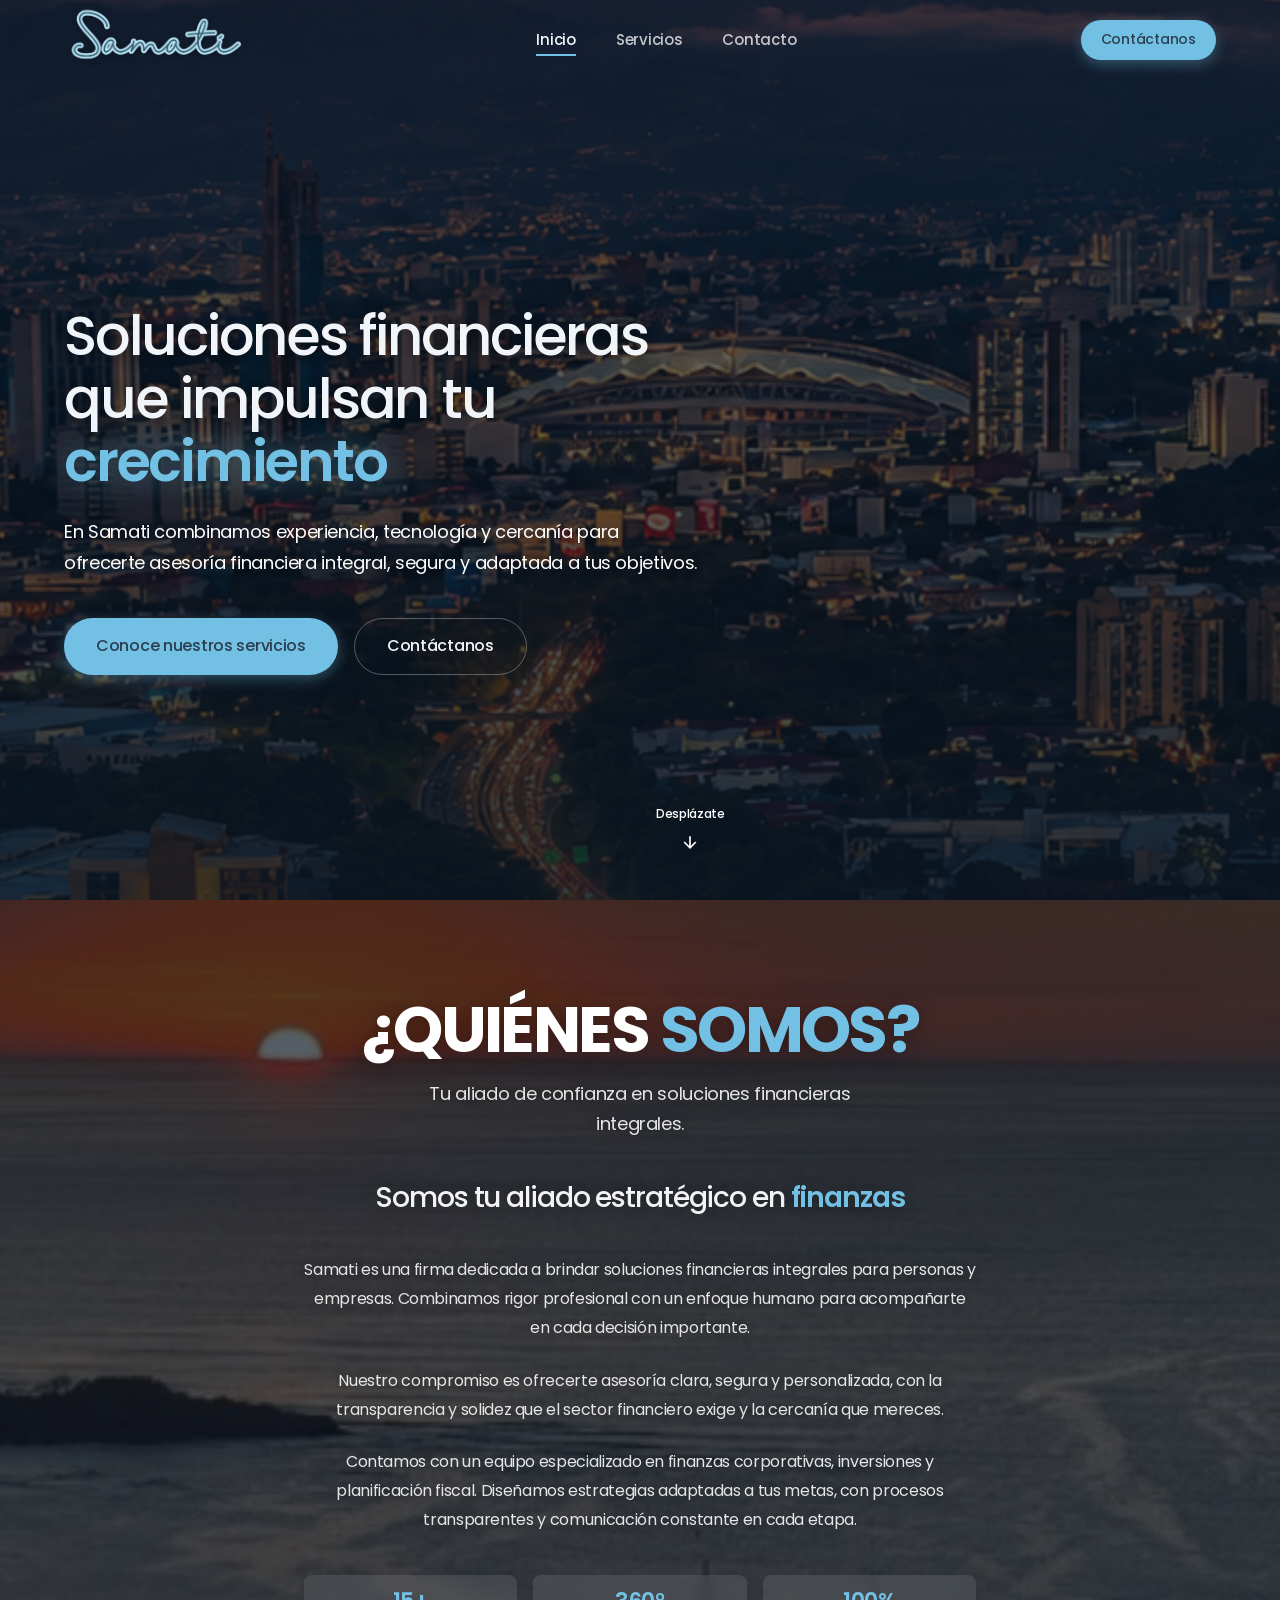
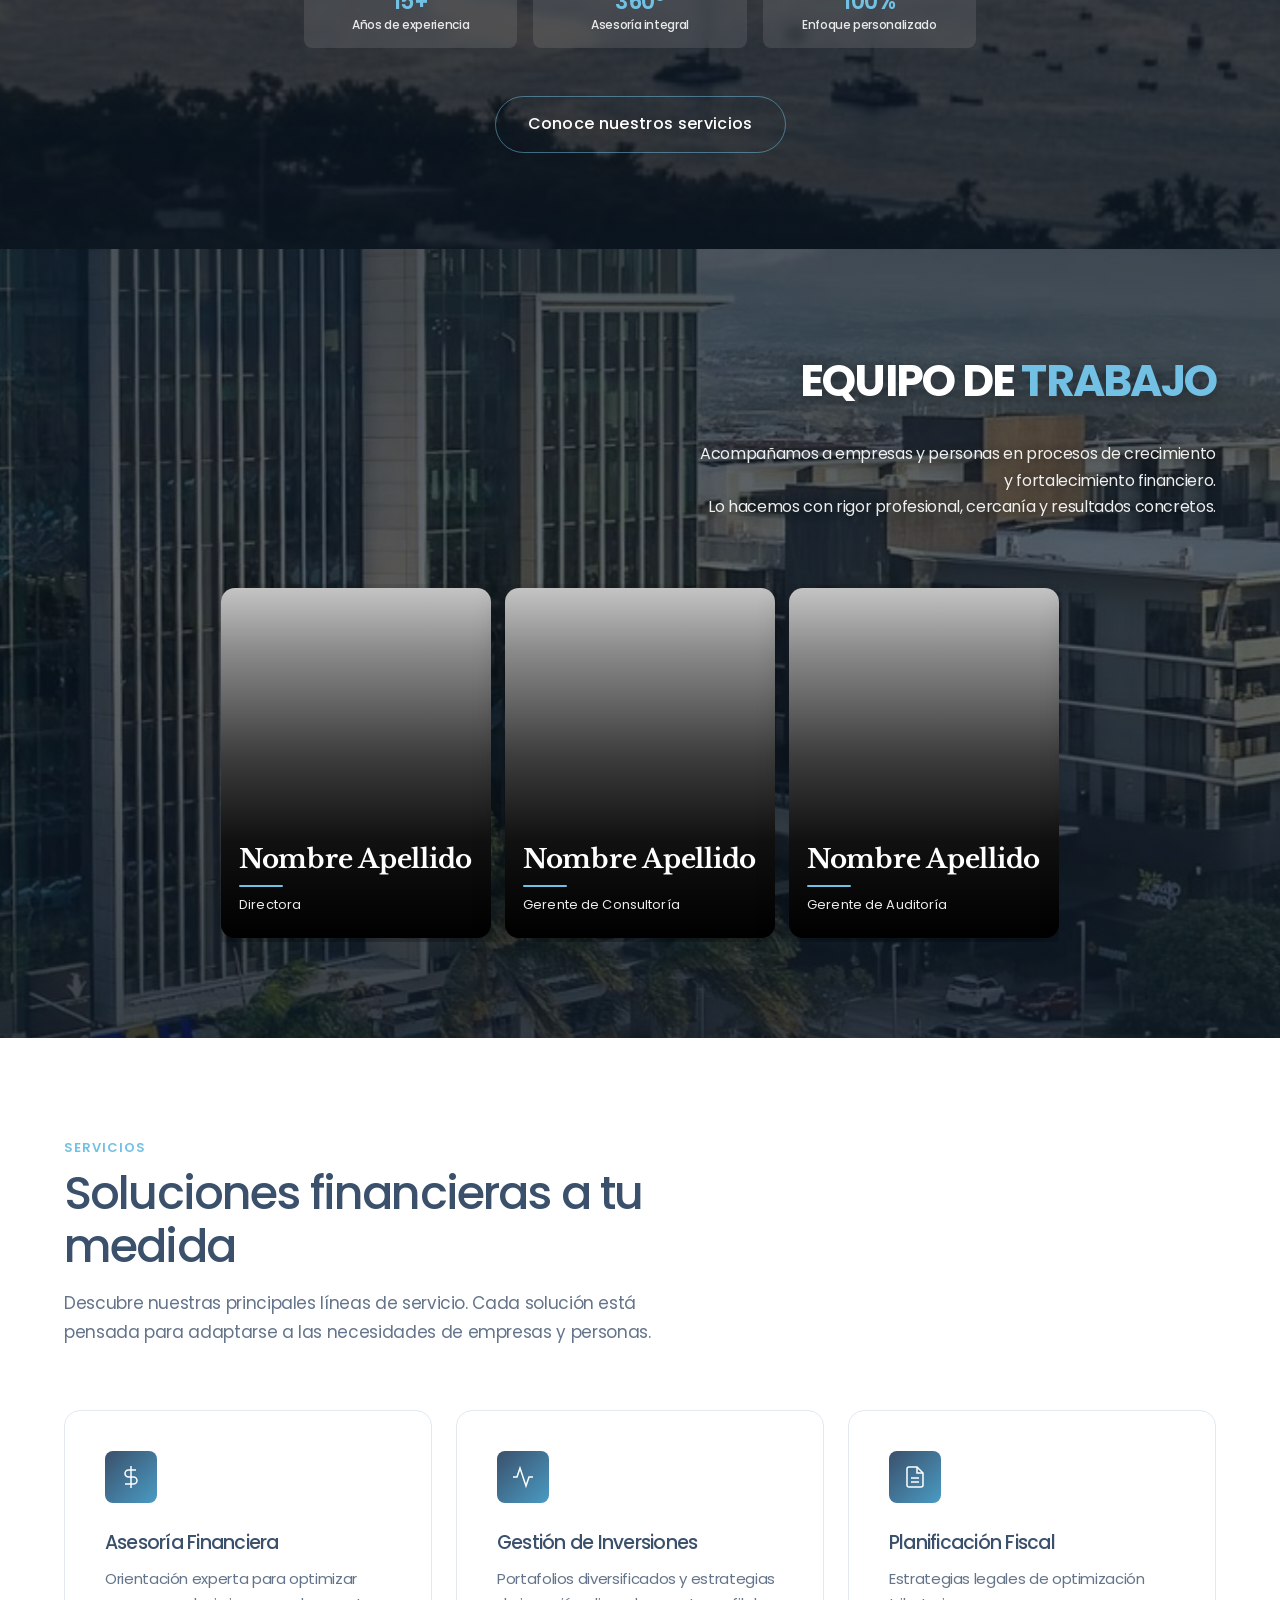
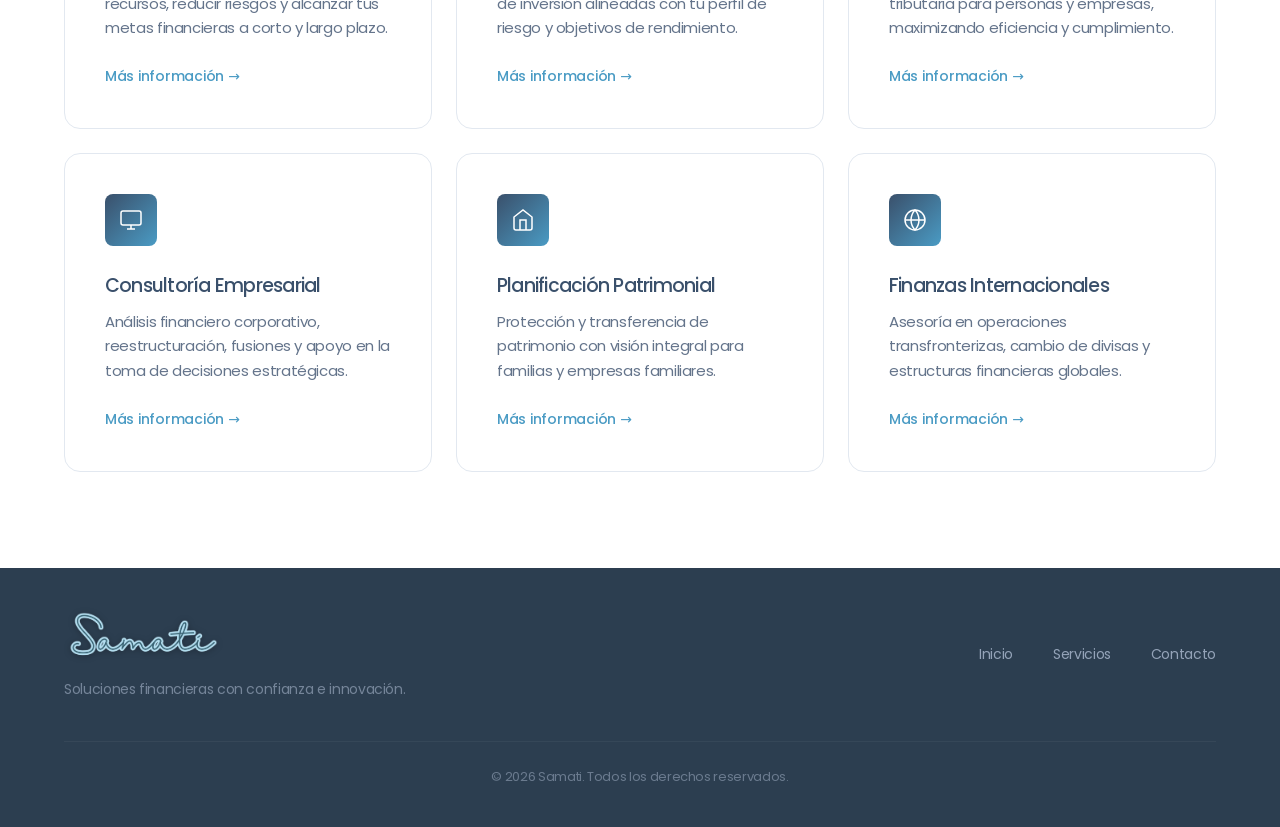
==== commit 2afc248e: "Add files via upload" ====
--- a/index.html
+++ b/index.html
@@ -15,7 +15,7 @@
   <!-- ========== NAVEGACIÓN ========== -->
   <header class="header" id="header">
     <div class="container header__inner">
-      <a href="#inicio" class="header__logo" aria-label="Samati — Inicio">
+      <a href="index.html#inicio" class="header__logo" aria-label="Samati — Inicio">
         <img src="images/logo.png" alt="Samati — Soluciones Financieras" class="header__logo-img" width="220" height="72">
       </a>
 
@@ -23,11 +23,11 @@
         <ul class="nav__list">
           <li><a href="#inicio" class="nav__link active">Inicio</a></li>
           <li><a href="#servicios" class="nav__link">Servicios</a></li>
-          <li><a href="#contacto" class="nav__link">Contacto</a></li>
+          <li><a href="contacto.html" class="nav__link">Contacto</a></li>
         </ul>
       </nav>
 
-      <a href="#contacto" class="btn btn--primary btn--sm header__cta">Contáctanos</a>
+      <a href="contacto.html" class="btn btn--primary btn--sm header__cta">Contáctanos</a>
 
       <button class="nav-toggle" id="navToggle" aria-label="Abrir menú de navegación" aria-expanded="false" aria-controls="nav">
         <span class="nav-toggle__bar"></span>
@@ -56,7 +56,7 @@
           </p>
           <div class="hero__actions section-reveal section-reveal--up" data-reveal-delay="3">
             <a href="#servicios" class="btn btn--primary btn--lg">Conoce nuestros servicios</a>
-            <a href="#contacto" class="btn btn--outline btn--lg">Contáctanos</a>
+            <a href="contacto.html" class="btn btn--outline btn--lg">Contáctanos</a>
           </div>
         </div>
       </div>
@@ -241,7 +241,7 @@
             <p class="service-card__text">
               <!-- CONTENIDO EDITABLE --> Orientación experta para optimizar recursos, reducir riesgos y alcanzar tus metas financieras a corto y largo plazo.
             </p>
-            <a href="#contacto" class="service-card__link">Más información <span aria-hidden="true">→</span></a>
+            <a href="contacto.html" class="service-card__link">Más información <span aria-hidden="true">→</span></a>
           </article>
 
           <article class="service-card">
@@ -252,7 +252,7 @@
             <p class="service-card__text">
               <!-- CONTENIDO EDITABLE --> Portafolios diversificados y estrategias de inversión alineadas con tu perfil de riesgo y objetivos de rendimiento.
             </p>
-            <a href="#contacto" class="service-card__link">Más información <span aria-hidden="true">→</span></a>
+            <a href="contacto.html" class="service-card__link">Más información <span aria-hidden="true">→</span></a>
           </article>
 
           <article class="service-card">
@@ -263,7 +263,7 @@
             <p class="service-card__text">
               <!-- CONTENIDO EDITABLE --> Estrategias legales de optimización tributaria para personas y empresas, maximizando eficiencia y cumplimiento.
             </p>
-            <a href="#contacto" class="service-card__link">Más información <span aria-hidden="true">→</span></a>
+            <a href="contacto.html" class="service-card__link">Más información <span aria-hidden="true">→</span></a>
           </article>
 
           <article class="service-card">
@@ -274,7 +274,7 @@
             <p class="service-card__text">
               <!-- CONTENIDO EDITABLE --> Análisis financiero corporativo, reestructuración, fusiones y apoyo en la toma de decisiones estratégicas.
             </p>
-            <a href="#contacto" class="service-card__link">Más información <span aria-hidden="true">→</span></a>
+            <a href="contacto.html" class="service-card__link">Más información <span aria-hidden="true">→</span></a>
           </article>
 
           <article class="service-card">
@@ -285,7 +285,7 @@
             <p class="service-card__text">
               <!-- CONTENIDO EDITABLE --> Protección y transferencia de patrimonio con visión integral para familias y empresas familiares.
             </p>
-            <a href="#contacto" class="service-card__link">Más información <span aria-hidden="true">→</span></a>
+            <a href="contacto.html" class="service-card__link">Más información <span aria-hidden="true">→</span></a>
           </article>
 
           <article class="service-card">
@@ -296,114 +296,8 @@
             <p class="service-card__text">
               <!-- CONTENIDO EDITABLE --> Asesoría en operaciones transfronterizas, cambio de divisas y estructuras financieras globales.
             </p>
-            <a href="#contacto" class="service-card__link">Más información <span aria-hidden="true">→</span></a>
-          </article>
-        </div>
-      </div>
-    </section>
-
-    <!-- ========== CONTACTO ========== -->
-    <section class="contact section section--dark" id="contacto" aria-labelledby="contact-title">
-      <div class="container">
-        <div class="section__header section__header--center">
-          <span class="section__eyebrow">Contacto</span>
-          <h2 class="section__title" id="contact-title">Hablemos de tu futuro financiero</h2>
-          <p class="section__desc">
-            Completa el formulario y nuestro equipo se pondrá en contacto contigo a la brevedad.
-          </p>
-        </div>
-
-        <div class="contact__grid">
-          <div class="contact__info">
-            <div class="contact__item">
-              <div class="contact__item-icon" aria-hidden="true">
-                <svg viewBox="0 0 24 24" fill="none" stroke="currentColor" stroke-width="1.5"><path d="M4 4h16c1.1 0 2 .9 2 2v12c0 1.1-.9 2-2 2H4c-1.1 0-2-.9-2-2V6c0-1.1.9-2 2-2z"/><polyline points="22,6 12,13 2,6"/></svg>
-              </div>
-              <div>
-                <h3 class="contact__item-title">Correo electrónico</h3>
-                <!-- CONTENIDO EDITABLE -->
-                <a href="mailto:contacto@samati.com" class="contact__item-link">contacto@samati.com</a>
-              </div>
-            </div>
-
-            <div class="contact__item">
-              <div class="contact__item-icon" aria-hidden="true">
-                <svg viewBox="0 0 24 24" fill="none" stroke="currentColor" stroke-width="1.5"><path d="M22 16.92v3a2 2 0 0 1-2.18 2 19.79 19.79 0 0 1-8.63-3.07 19.5 19.5 0 0 1-6-6 19.79 19.79 0 0 1-3.07-8.67A2 2 0 0 1 4.11 2h3a2 2 0 0 1 2 1.72c.127.96.361 1.903.7 2.81a2 2 0 0 1-.45 2.11L8.09 9.91a16 16 0 0 0 6 6l1.27-1.27a2 2 0 0 1 2.11-.45c.907.339 1.85.573 2.81.7A2 2 0 0 1 22 16.92z"/></svg>
-              </div>
-              <div>
-                <h3 class="contact__item-title">Teléfono</h3>
-                <!-- CONTENIDO EDITABLE -->
-                <a href="tel:+525512345678" class="contact__item-link">+52 (55) 1234-5678</a>
-              </div>
-            </div>
-
-            <div class="contact__item">
-              <div class="contact__item-icon" aria-hidden="true">
-                <svg viewBox="0 0 24 24" fill="none" stroke="currentColor" stroke-width="1.5"><path d="M21 10c0 7-9 13-9 13s-9-6-9-13a9 9 0 0 1 18 0z"/><circle cx="12" cy="10" r="3"/></svg>
-              </div>
-              <div>
-                <h3 class="contact__item-title">Dirección</h3>
-                <!-- CONTENIDO EDITABLE -->
-                <p class="contact__item-text">Av. Reforma 123, Piso 10<br>Ciudad de México, CDMX</p>
-              </div>
-            </div>
-
-            <div class="contact__social">
-              <span class="contact__social-label">Síguenos</span>
-              <div class="contact__social-links">
-                <!-- CONTENIDO EDITABLE -->
-                <a href="#" class="contact__social-link" aria-label="LinkedIn">
-                  <svg viewBox="0 0 24 24" fill="currentColor"><path d="M20.447 20.452h-3.554v-5.569c0-1.328-.027-3.037-1.852-3.037-1.853 0-2.136 1.445-2.136 2.939v5.667H9.351V9h3.414v1.561h.046c.477-.9 1.637-1.85 3.37-1.85 3.601 0 4.267 2.37 4.267 5.455v6.286zM5.337 7.433a2.062 2.062 0 0 1-2.063-2.065 2.062 2.062 0 0 1 2.063-2.063 2.063 2.063 0 0 1 2.063 2.063 2.062 2.062 0 0 1-2.063 2.065zm1.782 13.019H3.555V9h3.564v11.452zM22.225 0H1.771C.792 0 0 .774 0 1.729v20.542C0 23.227.792 24 1.771 24h20.451C23.2 24 24 23.227 24 22.271V1.729C24 .774 23.2 0 22.222 0h.003z"/></svg>
-                </a>
-                <a href="#" class="contact__social-link" aria-label="Twitter / X">
-                  <svg viewBox="0 0 24 24" fill="currentColor"><path d="M18.244 2.25h3.308l-7.227 8.26 8.502 11.24H16.17l-5.214-6.817L4.99 21.75H1.68l7.73-8.835L1.254 2.25H8.08l4.713 6.231zm-1.161 17.52h1.833L7.084 4.126H5.117z"/></svg>
-                </a>
-                <a href="#" class="contact__social-link" aria-label="Instagram">
-                  <svg viewBox="0 0 24 24" fill="currentColor"><path d="M12 2.163c3.204 0 3.584.012 4.85.07 3.252.148 4.771 1.691 4.919 4.919.058 1.265.069 1.645.069 4.849 0 3.205-.012 3.584-.069 4.849-.149 3.225-1.664 4.771-4.919 4.919-1.266.058-1.644.07-4.85.07-3.204 0-3.584-.012-4.849-.07-3.26-.149-4.771-1.699-4.919-4.92-.058-1.265-.07-1.644-.07-4.849 0-3.204.013-3.583.07-4.849.149-3.227 1.664-4.771 4.919-4.919 1.266-.057 1.645-.069 4.849-.069zM12 0C8.741 0 8.333.014 7.053.072 2.695.272.273 2.69.073 7.052.014 8.333 0 8.741 0 12c0 3.259.014 3.668.072 4.948.2 4.358 2.618 6.78 6.98 6.98C8.333 23.986 8.741 24 12 24c3.259 0 3.668-.014 4.948-.072 4.354-.2 6.782-2.618 6.979-6.98.059-1.28.073-1.689.073-4.948 0-3.259-.014-3.667-.072-4.947-.196-4.354-2.617-6.78-6.979-6.98C15.668.014 15.259 0 12 0zm0 5.838a6.162 6.162 0 1 0 0 12.324 6.162 6.162 0 0 0 0-12.324zM12 16a4 4 0 1 1 0-8 4 4 0 0 1 0 8zm6.406-11.845a1.44 1.44 0 1 0 0 2.881 1.44 1.44 0 0 0 0-2.881z"/></svg>
-                </a>
-              </div>
-            </div>
-          </div>
-
-          <form class="contact__form" id="contactForm" novalidate>
-            <div class="form__group">
-              <label for="nombre" class="form__label">Nombre completo <span class="form__required" aria-hidden="true">*</span></label>
-              <input type="text" id="nombre" name="nombre" class="form__input" placeholder="Tu nombre completo" autocomplete="name" required>
-              <span class="form__error" id="error-nombre" role="alert"></span>
-            </div>
-
-            <div class="form__row">
-              <div class="form__group">
-                <label for="email" class="form__label">Correo electrónico <span class="form__required" aria-hidden="true">*</span></label>
-                <input type="email" id="email" name="email" class="form__input" placeholder="tu@correo.com" autocomplete="email" required>
-                <span class="form__error" id="error-email" role="alert"></span>
-              </div>
-
-              <div class="form__group">
-                <label for="telefono" class="form__label">Teléfono <span class="form__required" aria-hidden="true">*</span></label>
-                <input type="tel" id="telefono" name="telefono" class="form__input" placeholder="+52 (55) 0000-0000" autocomplete="tel" required>
-                <span class="form__error" id="error-telefono" role="alert"></span>
-              </div>
-            </div>
-
-            <div class="form__group">
-              <label for="asunto" class="form__label">Asunto <span class="form__required" aria-hidden="true">*</span></label>
-              <input type="text" id="asunto" name="asunto" class="form__input" placeholder="¿En qué podemos ayudarte?" required>
-              <span class="form__error" id="error-asunto" role="alert"></span>
-            </div>
-
-            <div class="form__group">
-              <label for="mensaje" class="form__label">Mensaje <span class="form__required" aria-hidden="true">*</span></label>
-              <textarea id="mensaje" name="mensaje" class="form__textarea" rows="5" placeholder="Cuéntanos más sobre tu consulta..." required></textarea>
-              <span class="form__error" id="error-mensaje" role="alert"></span>
-            </div>
-
-            <div class="form__feedback" id="formFeedback" role="status" aria-live="polite"></div>
-
-            <button type="submit" class="btn btn--primary btn--lg form__submit" id="submitBtn">
-              Enviar mensaje
-            </button>
-          </form>
+            <a href="contacto.html" class="service-card__link">Más información <span aria-hidden="true">→</span></a>
+          </article>
         </div>
       </div>
     </section>
@@ -421,7 +315,7 @@
       <nav class="footer__nav" aria-label="Enlaces del pie de página">
         <a href="#inicio">Inicio</a>
         <a href="#servicios">Servicios</a>
-        <a href="#contacto">Contacto</a>
+        <a href="contacto.html">Contacto</a>
       </nav>
 
       <p class="footer__copy">&copy; <span id="currentYear"></span> Samati. Todos los derechos reservados.</p>
--- a/css/styles.css
+++ b/css/styles.css
@@ -1028,68 +1028,742 @@
 }
 
 /* ============================================================
-   Contact
+   Contact — Hero
    ============================================================ */
 
-.contact__grid {
+.contact-hero {
+  position: relative;
+  min-height: 100vh;
+  display: flex;
+  align-items: center;
+  justify-content: center;
+  padding-top: var(--header-height);
+  overflow: hidden;
+}
+
+.contact-hero__bg {
+  position: absolute;
+  inset: 0;
+  z-index: 0;
+  overflow: hidden;
+  background-color: var(--color-bg-dark);
+}
+
+.contact-hero__bg-media {
+  position: absolute;
+  inset: -8%;
+  background-color: var(--color-bg-dark);
+  background-image: url('../images/contacto-santa-ana.jpg');
+  background-size: cover;
+  background-position: center center;
+  background-repeat: no-repeat;
+  filter: brightness(0.78);
+  transform: scale(1.08);
+  transform-origin: center center;
+  will-change: transform;
+}
+
+.contact-hero__overlay {
+  position: absolute;
+  inset: 0;
+  z-index: 1;
+  background: linear-gradient(
+    180deg,
+    rgba(13, 27, 42, 0.5) 0%,
+    rgba(13, 27, 42, 0.38) 45%,
+    rgba(13, 27, 42, 0.55) 100%
+  );
+  pointer-events: none;
+}
+
+.contact-hero__inner {
+  position: relative;
+  z-index: 2;
+  display: flex;
+  justify-content: center;
+  align-items: center;
+  padding-block: var(--space-xl);
+  width: 100%;
+  min-height: calc(100vh - var(--header-height));
+}
+
+.contact-hero__content {
+  max-width: 720px;
+  text-align: center;
+  margin-inline: auto;
+}
+
+.contact-hero__actions {
+  display: flex;
+  flex-wrap: wrap;
+  gap: var(--space-sm);
+  justify-content: center;
+}
+
+.contact-hero__metrics {
+  list-style: none;
   display: grid;
-  grid-template-columns: 1fr 1.4fr;
+  grid-template-columns: repeat(3, 1fr);
+  gap: var(--space-md);
+  margin: 0 0 var(--space-md);
+  padding: 0;
+  max-width: 640px;
+  margin-inline: auto;
+}
+
+.contact-hero__metric {
+  display: flex;
+  flex-direction: column;
+  align-items: center;
+  gap: 0.25rem;
+  text-align: center;
+}
+
+.contact-hero__metric-value {
+  font-family: var(--font-display);
+  font-size: 1.75rem;
+  font-weight: 600;
+  color: var(--color-accent);
+  line-height: 1;
+  text-shadow: 0 0 24px rgba(114, 193, 229, 0.35);
+}
+
+.contact-hero__metric-label {
+  font-size: 0.8125rem;
+  color: rgba(255, 255, 255, 0.85);
+  line-height: 1.45;
+}
+
+.contact-hero__panel-note {
+  display: inline-flex;
+  align-items: center;
+  justify-content: center;
+  gap: 0.625rem;
+  font-size: 0.875rem;
+  color: rgba(255, 255, 255, 0.78);
+  line-height: 1.55;
+  margin: 0 auto var(--space-lg);
+  text-align: center;
+}
+
+.contact-hero__panel-note svg {
+  flex-shrink: 0;
+  width: 18px;
+  height: 18px;
+  color: var(--color-accent);
+}
+
+.contact-hero__eyebrow {
+  display: inline-block;
+  font-size: 0.8125rem;
+  font-weight: 600;
+  letter-spacing: 0.1em;
+  text-transform: uppercase;
+  color: var(--color-accent);
+  margin-bottom: var(--space-sm);
+}
+
+.contact-hero__title {
+  font-family: var(--font-display);
+  font-size: clamp(2.25rem, 5vw, 3.5rem);
+  font-weight: 500;
+  line-height: 1.12;
+  letter-spacing: var(--tracking-heading);
+  color: var(--color-text-inverse);
+  margin-bottom: var(--space-md);
+  text-shadow: 0 2px 16px rgba(0, 0, 0, 0.4);
+}
+
+.contact-hero__title-highlight {
+  color: var(--color-accent);
+  font-weight: 600;
+  text-shadow: 0 0 32px rgba(114, 193, 229, 0.45);
+}
+
+.contact-hero__subtitle {
+  font-size: clamp(1rem, 2vw, 1.125rem);
+  color: rgba(255, 255, 255, 0.92);
+  line-height: 1.75;
+  margin-bottom: var(--space-lg);
+  text-shadow: 0 1px 8px rgba(0, 0, 0, 0.35);
+}
+
+.contact-hero__scroll {
+  position: absolute;
+  bottom: var(--space-lg);
+  left: 50%;
+  transform: translateX(-50%);
+  z-index: 3;
+  display: flex;
+  flex-direction: column;
+  align-items: center;
+  gap: 0.5rem;
+  padding: 0.5rem 1rem;
+  font-size: 0.75rem;
+  font-weight: 500;
+  color: #ffffff;
+  text-decoration: none;
+  cursor: pointer;
+  border-radius: var(--radius-pill);
+  transition: opacity var(--transition), background var(--transition);
+  animation: contactHeroBounce 2s infinite;
+}
+
+.contact-hero__scroll:hover,
+.contact-hero__scroll:focus-visible {
+  opacity: 0.92;
+  background: rgba(255, 255, 255, 0.08);
+}
+
+@keyframes contactHeroBounce {
+  0%, 100% { transform: translateX(-50%) translateY(0); }
+  50% { transform: translateX(-50%) translateY(6px); }
+}
+
+/* ============================================================
+   Contact — Proceso de asesoría
+   ============================================================ */
+
+.contact-process {
+  background-color: var(--color-bg-light);
+}
+
+.contact-process__timeline {
+  list-style: none;
+  margin: 0;
+  padding: 0;
+  display: grid;
+  grid-template-columns: repeat(3, 1fr);
+  gap: var(--space-md);
+  counter-reset: process-step;
+}
+
+.contact-process__step {
+  position: relative;
+  display: flex;
+  flex-direction: column;
+  gap: var(--space-md);
+  padding: var(--space-lg);
+  background: var(--color-bg-white);
+  border-radius: var(--radius-lg);
+  border: 1px solid var(--color-border);
+  box-shadow: var(--shadow-sm);
+  transition: transform var(--transition), box-shadow var(--transition), border-color var(--transition);
+}
+
+.contact-process__step:hover {
+  transform: translateY(-4px);
+  box-shadow: var(--shadow-md);
+  border-color: rgba(114, 193, 229, 0.35);
+}
+
+.contact-process__number {
+  font-family: var(--font-display);
+  font-size: 2.5rem;
+  font-weight: 700;
+  line-height: 1;
+  letter-spacing: var(--tracking-heading);
+  color: var(--color-accent);
+  opacity: 0.85;
+}
+
+.contact-process__title {
+  font-family: var(--font-display);
+  font-size: 1.125rem;
+  font-weight: 600;
+  letter-spacing: var(--tracking-heading);
+  color: var(--color-primary);
+  margin-bottom: 0.375rem;
+}
+
+.contact-process__text {
+  font-size: 0.9375rem;
+  color: var(--color-text-muted);
+  line-height: 1.65;
+}
+
+/* ============================================================
+   Contact — Áreas de consulta
+   ============================================================ */
+
+.contact-consult__grid {
+  display: grid;
+  grid-template-columns: repeat(3, 1fr);
+  gap: var(--space-md);
+}
+
+.contact-consult__card {
+  display: flex;
+  flex-direction: column;
+  align-items: flex-start;
+  text-align: left;
+  padding: var(--space-lg);
+  background: var(--color-bg-dark-elevated);
+  border: 1px solid var(--color-border-dark);
+  border-radius: var(--radius-lg);
+  cursor: pointer;
+  transition: transform var(--transition), border-color var(--transition), background var(--transition), box-shadow var(--transition);
+  font-family: inherit;
+  color: inherit;
+}
+
+.contact-consult__card:hover,
+.contact-consult__card:focus-visible {
+  transform: translateY(-4px);
+  border-color: rgba(114, 193, 229, 0.35);
+  background: rgba(21, 34, 56, 0.95);
+  box-shadow: var(--shadow-glow);
+}
+
+.contact-consult__card.is-selected {
+  border-color: var(--color-accent);
+  background: rgba(114, 193, 229, 0.1);
+  box-shadow: 0 0 0 1px rgba(114, 193, 229, 0.25), var(--shadow-glow);
+}
+
+.contact-consult__icon {
+  width: 48px;
+  height: 48px;
+  display: flex;
+  align-items: center;
+  justify-content: center;
+  background: rgba(114, 193, 229, 0.12);
+  border-radius: var(--radius-sm);
+  color: var(--color-accent);
+  margin-bottom: var(--space-md);
+}
+
+.contact-consult__icon svg {
+  width: 24px;
+  height: 24px;
+}
+
+.contact-consult__title {
+  font-family: var(--font-display);
+  font-size: 1.0625rem;
+  font-weight: 600;
+  letter-spacing: var(--tracking-heading);
+  color: var(--color-text-inverse);
+  margin-bottom: var(--space-xs);
+}
+
+.contact-consult__text {
+  font-size: 0.875rem;
+  color: var(--color-text-light);
+  line-height: 1.6;
+  flex-grow: 1;
+  margin-bottom: var(--space-md);
+}
+
+.contact-consult__cta {
+  font-size: 0.8125rem;
+  font-weight: 500;
+  letter-spacing: var(--tracking-ui);
+  color: var(--color-accent);
+  transition: gap var(--transition), color var(--transition);
+}
+
+.contact-consult__card:hover .contact-consult__cta {
+  color: var(--color-accent-light);
+}
+
+/* ============================================================
+   Contact — Confianza y formulario consulta
+   ============================================================ */
+
+.page-contact .contact.section {
+  background-color: var(--color-bg-white);
+}
+
+.contact__layout--consult {
+  grid-template-columns: 0.95fr 1.05fr;
+  align-items: stretch;
+}
+
+.contact-trust__eyebrow {
+  display: inline-block;
+  font-size: 0.8125rem;
+  font-weight: 600;
+  letter-spacing: 0.08em;
+  text-transform: uppercase;
+  color: var(--color-accent-dark);
+  margin-bottom: var(--space-xs);
+}
+
+.contact-trust__title {
+  font-family: var(--font-display);
+  font-size: clamp(1.75rem, 3.5vw, 2.25rem);
+  font-weight: 500;
+  letter-spacing: var(--tracking-heading);
+  color: var(--color-primary);
+  line-height: 1.2;
+  margin-bottom: var(--space-sm);
+}
+
+.contact-trust__desc {
+  font-size: 1rem;
+  color: var(--color-text-muted);
+  line-height: 1.7;
+  margin-bottom: var(--space-lg);
+}
+
+.contact-trust__list {
+  list-style: none;
+  margin: 0 0 var(--space-lg);
+  padding: 0;
+  display: flex;
+  flex-direction: column;
+  gap: var(--space-sm);
+}
+
+.contact-trust__item {
+  display: flex;
+  align-items: flex-start;
+  gap: var(--space-sm);
+  font-size: 0.9375rem;
+  color: var(--color-text);
+  line-height: 1.55;
+}
+
+.contact-trust__item svg {
+  flex-shrink: 0;
+  width: 20px;
+  height: 20px;
+  color: var(--color-accent-dark);
+  margin-top: 0.125rem;
+}
+
+.contact-info-cards--stack {
+  grid-template-columns: 1fr;
+}
+
+.contact-info-card--light {
+  background: var(--color-bg-light);
+  border-color: var(--color-border);
+}
+
+.contact-info-card--light:hover {
+  background: rgba(114, 193, 229, 0.08);
+  border-color: rgba(114, 193, 229, 0.35);
+}
+
+  border: none;
+  padding: 0;
+  margin: 0 0 var(--space-md);
+}
+
+.form__fieldset .form__label {
+  margin-bottom: var(--space-sm);
+}
+
+.form__radio-group {
+  display: flex;
+  flex-wrap: wrap;
+  gap: var(--space-sm);
+}
+
+.form__radio {
+  display: inline-flex;
+  align-items: center;
+  gap: 0.5rem;
+  cursor: pointer;
+}
+
+.form__radio input {
+  accent-color: var(--color-accent-dark);
+  width: 1rem;
+  height: 1rem;
+}
+
+.form__radio-label {
+  font-size: 0.9375rem;
+  color: var(--color-text);
+}
+
+.form__select {
+  appearance: none;
+  background-image: url("data:image/svg+xml,%3Csvg xmlns='http://www.w3.org/2000/svg' width='16' height='16' viewBox='0 0 24 24' fill='none' stroke='%2364748B' stroke-width='2'%3E%3Cpath d='M6 9l6 6 6-6'/%3E%3C/svg%3E");
+  background-repeat: no-repeat;
+  background-position: right 1rem center;
+  padding-right: 2.5rem;
+  cursor: pointer;
+}
+
+.contact-location__photo-caption {
+  position: absolute;
+  bottom: 0;
+  left: 0;
+  right: 0;
+  padding: var(--space-md);
+  font-size: 0.875rem;
+  font-weight: 500;
+  color: var(--color-text-inverse);
+  z-index: 1;
+}
+
+.contact-location__details--dark {
+  background: var(--color-bg-dark-elevated);
+  border-color: var(--color-border-dark);
+}
+
+.contact-location__details--dark .contact-location__detail-text {
+  color: var(--color-text-light);
+}
+
+.contact__map--dark {
+  border-color: var(--color-border-dark);
+  background: var(--color-bg-dark-elevated);
+}
+
+/* ============================================================
+   Contact — Layout principal
+   ============================================================ */
+
+.contact__layout {
+  display: grid;
+  grid-template-columns: 1fr 1.15fr;
   gap: var(--space-xl);
   align-items: start;
 }
 
-.contact__info {
+.contact__aside {
   display: flex;
   flex-direction: column;
   gap: var(--space-lg);
 }
 
-.contact__item {
-  display: flex;
-  gap: var(--space-md);
+.contact__featured-media {
+  position: relative;
+  aspect-ratio: 16 / 11;
+  border-radius: var(--radius-lg);
+  overflow: hidden;
+  border: 1px solid var(--color-border-dark);
+}
+
+.contact__featured-img {
+  width: 100%;
+  height: 100%;
+  object-fit: cover;
+  transition: transform 0.8s cubic-bezier(0.4, 0, 0.2, 1);
+}
+
+.contact__featured:hover .contact__featured-img {
+  transform: scale(1.04);
+}
+
+.contact__featured-overlay {
+  position: absolute;
+  inset: 0;
+  background: linear-gradient(180deg, transparent 35%, rgba(13, 27, 42, 0.85) 100%);
+  pointer-events: none;
+}
+
+.contact__featured-caption {
+  position: absolute;
+  bottom: 0;
+  left: 0;
+  right: 0;
+  padding: var(--space-md);
+  font-size: 0.9375rem;
+  font-weight: 500;
+  color: var(--color-text-inverse);
+  z-index: 1;
+}
+
+.contact-info-cards {
+  display: grid;
+  grid-template-columns: 1fr 1fr;
+  gap: var(--space-sm);
+}
+
+.contact-info-card {
+  display: flex;
+  gap: var(--space-sm);
   align-items: flex-start;
-}
-
-.contact__item-icon {
+  padding: var(--space-md);
+  background: rgba(255, 255, 255, 0.06);
+  border: 1px solid var(--color-border-dark);
+  border-radius: var(--radius-md);
+  backdrop-filter: blur(8px);
+  transition: transform var(--transition), background var(--transition), border-color var(--transition);
+}
+
+.contact-info-card:hover {
+  transform: translateY(-3px);
+  background: rgba(114, 193, 229, 0.08);
+  border-color: rgba(114, 193, 229, 0.25);
+}
+
+.contact-info-card__icon {
   flex-shrink: 0;
-  width: 44px;
-  height: 44px;
+  width: 40px;
+  height: 40px;
   display: flex;
   align-items: center;
   justify-content: center;
-  background: rgba(114, 193, 229, 0.1);
+  background: rgba(114, 193, 229, 0.12);
   border-radius: var(--radius-sm);
   color: var(--color-accent);
 }
 
-.contact__item-icon svg {
-  width: 20px;
-  height: 20px;
-}
-
-.contact__item-title {
-  font-size: 0.8125rem;
+.contact-info-card__icon svg {
+  width: 18px;
+  height: 18px;
+}
+
+.contact-info-card__title {
+  font-size: 0.75rem;
   font-weight: 600;
   text-transform: uppercase;
-  letter-spacing: 0.05em;
+  letter-spacing: 0.06em;
   color: var(--color-text-light);
   margin-bottom: 0.25rem;
 }
 
-.contact__item-link {
+.contact-info-card__link {
   color: var(--color-text-inverse);
   font-weight: 500;
+  font-size: 0.9375rem;
   transition: color var(--transition);
 }
 
-.contact__item-link:hover,
-.contact__item-link:focus-visible {
+.contact-info-card__link:hover,
+.contact-info-card__link:focus-visible {
   color: var(--color-accent);
 }
 
-.contact__item-text {
+.contact-info-card__text {
+  font-size: 0.875rem;
   color: var(--color-text-light);
-  line-height: 1.6;
+  line-height: 1.55;
+}
+
+.contact-info-card--light .contact-info-card__title {
+  color: var(--color-text-muted);
+}
+
+.contact-info-card__link.contact-info-card__link--dark {
+  color: #1a1a1a;
+}
+
+.contact-info-card__link.contact-info-card__link--dark:hover,
+.contact-info-card__link.contact-info-card__link--dark:focus-visible {
+  color: var(--color-primary);
+}
+
+.contact__map-wrap {
+  height: 100%;
+}
+
+.contact__map {
+  position: relative;
+  width: 100%;
+  height: 100%;
+  min-height: 420px;
+  border-radius: var(--radius-lg);
+  overflow: hidden;
+  border: 1px solid var(--color-border);
+  box-shadow: var(--shadow-md);
+  background: var(--color-bg-light);
+}
+
+.contact__map iframe {
+  position: absolute;
+  inset: 0;
+  width: 100%;
+  height: 100%;
+  border: 0;
+}
+
+/* ============================================================
+   Contact — Ubicación
+   ============================================================ */
+
+.contact-location {
+  background-color: var(--color-bg-light);
+}
+
+.contact-location.section--dark {
+  background-color: var(--color-bg-dark);
+}
+
+.contact-location.section--dark .section__title {
+  color: var(--color-text-inverse);
+}
+
+.contact-location.section--dark .section__desc {
+  color: var(--color-text-light);
+}
+
+.contact-location__grid {
+  display: grid;
+  grid-template-columns: 0.9fr 1.1fr;
+  gap: var(--space-xl);
+  align-items: stretch;
+}
+
+.contact-location__panel {
+  display: flex;
+  flex-direction: column;
+  gap: var(--space-md);
+}
+
+.contact-location__photo {
+  position: relative;
+  aspect-ratio: 16 / 10;
+  border-radius: var(--radius-lg);
+  overflow: hidden;
+  box-shadow: var(--shadow-md);
+}
+
+.contact-location__photo-img {
+  width: 100%;
+  height: 100%;
+  object-fit: cover;
+  transition: transform 0.7s cubic-bezier(0.4, 0, 0.2, 1);
+}
+
+.contact-location__panel:hover .contact-location__photo-img {
+  transform: scale(1.04);
+}
+
+.contact-location__photo-shade {
+  position: absolute;
+  inset: 0;
+  background: linear-gradient(135deg, rgba(58, 80, 107, 0.15) 0%, rgba(13, 27, 42, 0.35) 100%);
+  pointer-events: none;
+}
+
+.contact-location__details {
+  display: flex;
+  flex-direction: column;
+  gap: var(--space-md);
+  padding: var(--space-md);
+  background: var(--color-bg-white);
+  border-radius: var(--radius-lg);
+  border: 1px solid var(--color-border);
+  box-shadow: var(--shadow-sm);
+}
+
+.contact-location__detail-label {
+  display: block;
+  font-size: 0.75rem;
+  font-weight: 600;
+  text-transform: uppercase;
+  letter-spacing: 0.06em;
+  color: var(--color-accent-dark);
+  margin-bottom: 0.375rem;
+}
+
+.contact-location__detail-text {
+  font-size: 0.9375rem;
+  color: var(--color-text);
+  line-height: 1.65;
+}
+
+.contact-location__cta {
+  margin-top: var(--space-xs);
+  align-self: flex-start;
 }
 
 .contact__social-label {
@@ -1241,6 +1915,38 @@
   transform: none;
 }
 
+/* Variante clara — debe ir después de .contact__form base */
+.contact__form.contact__form--light {
+  background: var(--color-bg-light);
+  border-color: var(--color-border);
+  box-shadow: var(--shadow-sm);
+}
+
+.contact__form.contact__form--light .form__label,
+.contact__form.contact__form--light .form__radio-label {
+  color: var(--color-text);
+}
+
+.contact__form.contact__form--light .form__input,
+.contact__form.contact__form--light .form__textarea,
+.contact__form.contact__form--light .form__select {
+  color: var(--color-text);
+  background: var(--color-bg-white);
+  border-color: var(--color-border);
+}
+
+.contact__form.contact__form--light .form__input::placeholder,
+.contact__form.contact__form--light .form__textarea::placeholder {
+  color: var(--color-text-muted);
+}
+
+.contact__form.contact__form--light .form__input:focus,
+.contact__form.contact__form--light .form__textarea:focus,
+.contact__form.contact__form--light .form__select:focus {
+  border-color: var(--color-accent-dark);
+  box-shadow: 0 0 0 3px rgba(114, 193, 229, 0.2);
+}
+
 /* ============================================================
    Footer
    ============================================================ */
@@ -1303,6 +2009,20 @@
 @media (max-width: 1024px) {
   .services__grid {
     grid-template-columns: repeat(2, 1fr);
+  }
+
+  .contact-process__timeline {
+    grid-template-columns: 1fr;
+  }
+
+  .contact-consult__grid {
+    grid-template-columns: repeat(2, 1fr);
+  }
+
+  .contact__layout,
+  .contact__layout--consult,
+  .contact-location__grid {
+    grid-template-columns: 1fr;
   }
 }
 
@@ -1384,8 +2104,34 @@
     grid-template-columns: 1fr;
   }
 
-  .contact__grid {
+  .contact__layout,
+  .contact__layout--consult {
     grid-template-columns: 1fr;
+  }
+
+  .contact-consult__grid {
+    grid-template-columns: 1fr;
+  }
+
+  .contact-process__timeline {
+    grid-template-columns: 1fr;
+  }
+
+  .contact-info-cards {
+    grid-template-columns: 1fr;
+  }
+
+  .contact-location__grid {
+    grid-template-columns: 1fr;
+  }
+
+  .contact__map {
+    min-height: 320px;
+  }
+
+  .contact-hero__metrics {
+    grid-template-columns: 1fr;
+    gap: var(--space-sm);
   }
 
   .form__row {
@@ -1424,6 +2170,10 @@
   .team__bg-media {
     inset: -18%;
   }
+
+  .contact-hero__bg-media {
+    inset: -6%;
+  }
 }
 
 /* ============================================================
@@ -1433,6 +2183,18 @@
 :focus-visible {
   outline: 2px solid var(--color-accent);
   outline-offset: 2px;
+}
+
+.visually-hidden {
+  position: absolute;
+  width: 1px;
+  height: 1px;
+  padding: 0;
+  margin: -1px;
+  overflow: hidden;
+  clip: rect(0, 0, 0, 0);
+  white-space: nowrap;
+  border: 0;
 }
 
 @media (prefers-reduced-motion: reduce) {
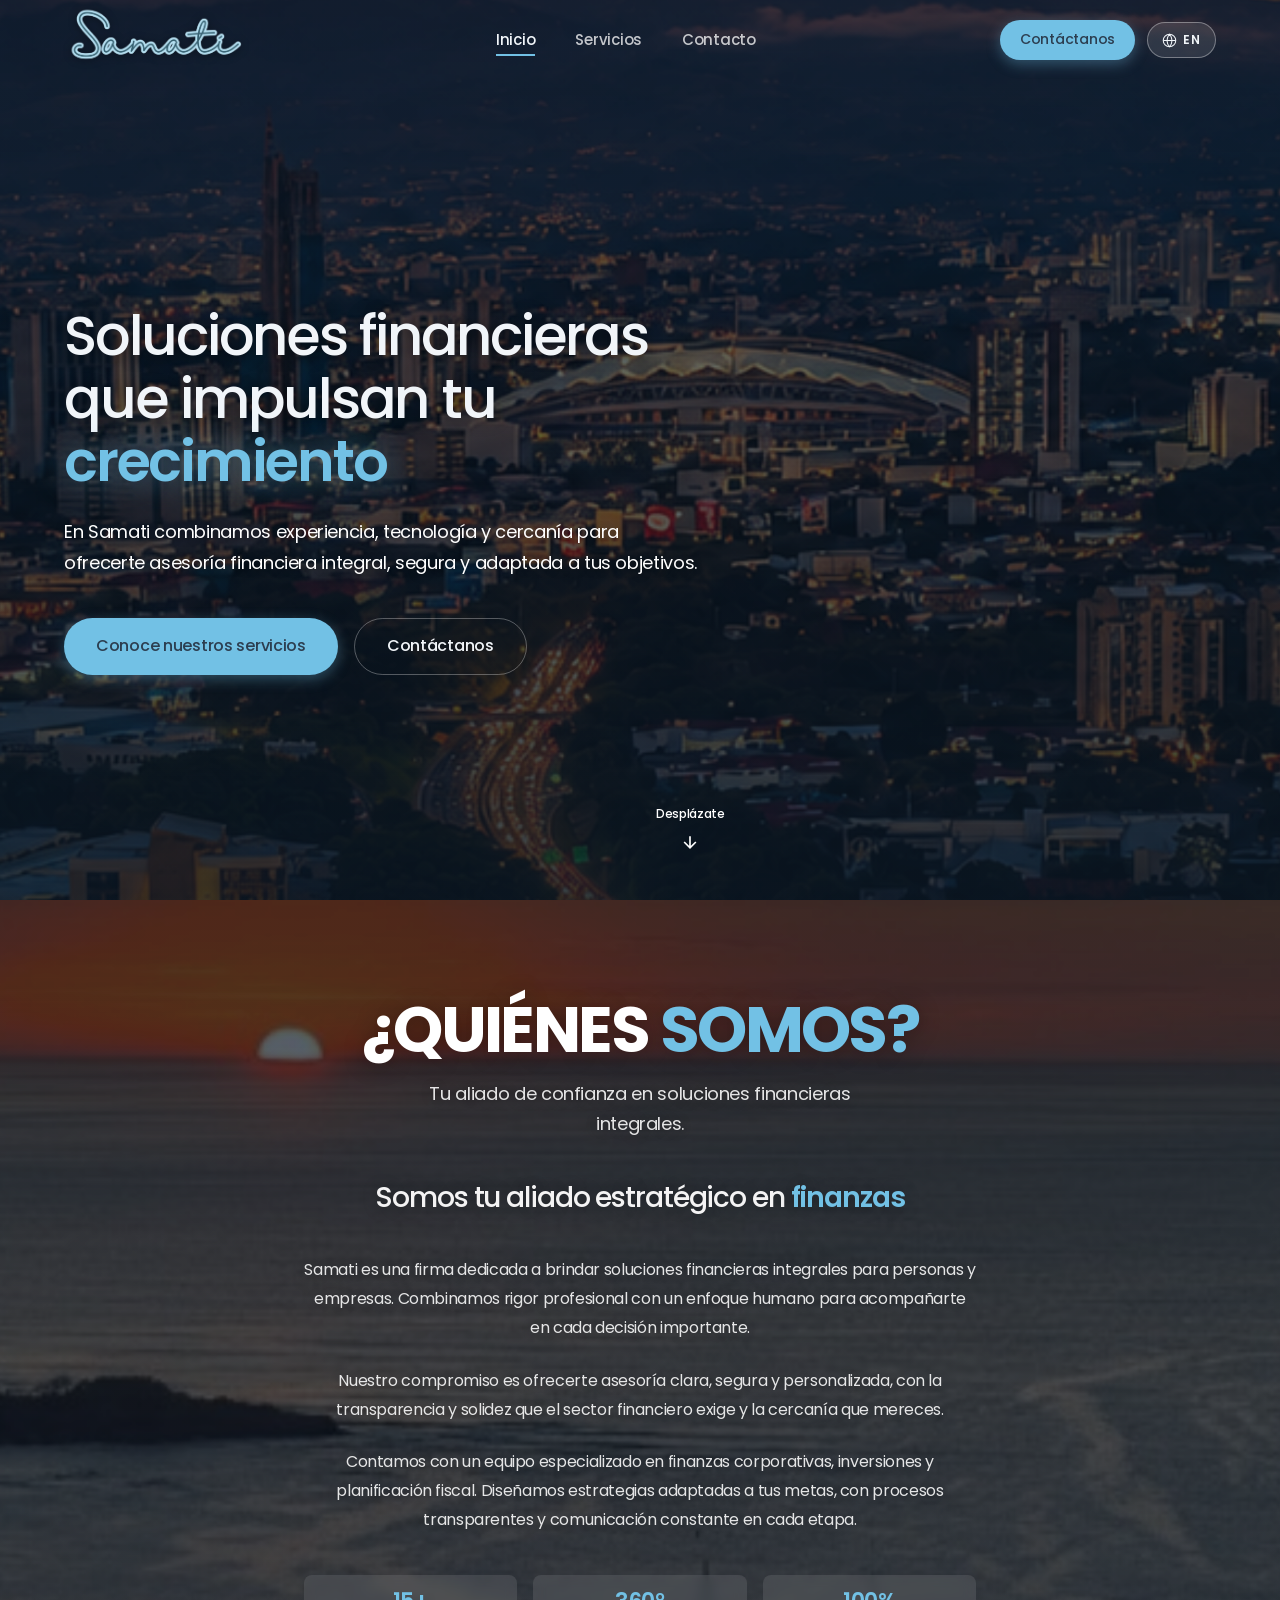
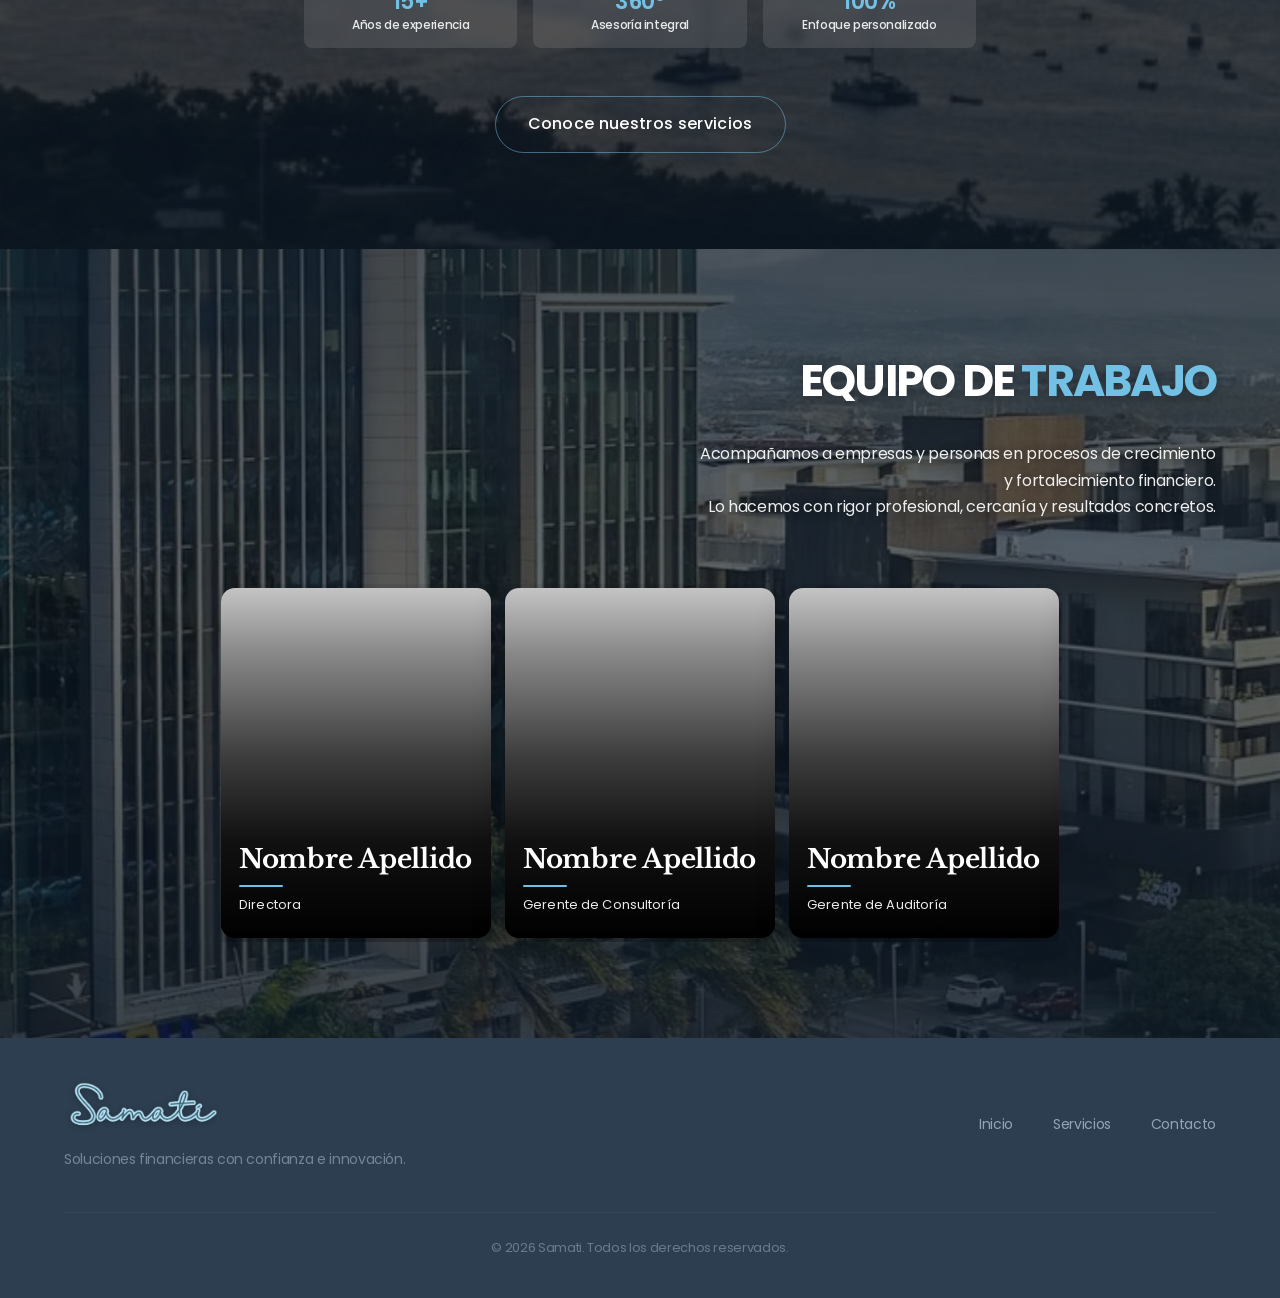
==== commit 91fa4819: "Add files via upload" ====
--- a/index.html
+++ b/index.html
@@ -9,27 +9,45 @@
   <link rel="preconnect" href="https://fonts.gstatic.com" crossorigin>
   <link href="https://fonts.googleapis.com/css2?family=Libre+Baskerville:ital,wght@0,400;0,700;1,400&family=Poppins:ital,wght@0,300;0,400;0,500;0,600&display=swap" rel="stylesheet">
   <link rel="stylesheet" href="css/styles.css">
+  <script>
+    (function () {
+      try {
+        var lang = localStorage.getItem('samati-lang');
+        if (lang === 'en' || lang === 'es') document.documentElement.lang = lang;
+      } catch (e) {}
+    })();
+  </script>
 </head>
 <body>
 
   <!-- ========== NAVEGACIÓN ========== -->
   <header class="header" id="header">
     <div class="container header__inner">
-      <a href="index.html#inicio" class="header__logo" aria-label="Samati — Inicio">
-        <img src="images/logo.png" alt="Samati — Soluciones Financieras" class="header__logo-img" width="220" height="72">
+      <a href="index.html#inicio" class="header__logo" data-i18n-aria="logo.aria" aria-label="Samati — Inicio">
+        <img src="images/logo.png" alt="Samati — Soluciones Financieras" class="header__logo-img" width="220" height="72" data-i18n-alt="logo.alt">
       </a>
 
-      <nav class="nav" id="nav" aria-label="Navegación principal">
+      <nav class="nav" id="nav" data-i18n-aria="nav.label" aria-label="Navegación principal">
         <ul class="nav__list">
-          <li><a href="#inicio" class="nav__link active">Inicio</a></li>
-          <li><a href="#servicios" class="nav__link">Servicios</a></li>
-          <li><a href="contacto.html" class="nav__link">Contacto</a></li>
+          <li><a href="#inicio" class="nav__link active" data-i18n="nav.home">Inicio</a></li>
+          <li><a href="servicios.html" class="nav__link" data-i18n="nav.services">Servicios</a></li>
+          <li><a href="contacto.html" class="nav__link" data-i18n="nav.contact">Contacto</a></li>
         </ul>
       </nav>
 
-      <a href="contacto.html" class="btn btn--primary btn--sm header__cta">Contáctanos</a>
-
-      <button class="nav-toggle" id="navToggle" aria-label="Abrir menú de navegación" aria-expanded="false" aria-controls="nav">
+      <div class="header__tools">
+        <a href="contacto.html" class="btn btn--primary btn--sm header__cta" data-i18n="nav.cta">Contáctanos</a>
+        <button type="button" class="lang-switch" id="langSwitch" aria-label="Switch to English" data-lang="es">
+          <svg class="lang-switch__icon" viewBox="0 0 24 24" fill="none" stroke="currentColor" stroke-width="1.7" aria-hidden="true">
+            <circle cx="12" cy="12" r="10"/>
+            <path d="M2 12h20"/>
+            <path d="M12 2a15.3 15.3 0 0 1 4 10 15.3 15.3 0 0 1-4 10 15.3 15.3 0 0 1-4-10 15.3 15.3 0 0 1 4-10z"/>
+          </svg>
+          <span class="lang-switch__label">EN</span>
+        </button>
+      </div>
+
+      <button class="nav-toggle" id="navToggle" data-i18n-aria="nav.toggle.open" aria-label="Abrir menú de navegación" aria-expanded="false" aria-controls="nav">
         <span class="nav-toggle__bar"></span>
         <span class="nav-toggle__bar"></span>
         <span class="nav-toggle__bar"></span>
@@ -48,21 +66,21 @@
 
       <div class="container hero__inner">
         <div class="hero__content">
-          <h1 class="hero__title section-reveal section-reveal--up" id="hero-title" data-reveal-delay="1">
+          <h1 class="hero__title section-reveal section-reveal--up" id="hero-title" data-reveal-delay="1" data-i18n-html="hero.title">
             Soluciones financieras que impulsan tu <span class="hero__title-highlight">crecimiento</span>
           </h1>
-          <p class="hero__subtitle section-reveal section-reveal--up" data-reveal-delay="2">
+          <p class="hero__subtitle section-reveal section-reveal--up" data-reveal-delay="2" data-i18n="hero.subtitle">
             En Samati combinamos experiencia, tecnología y cercanía para ofrecerte asesoría financiera integral, segura y adaptada a tus objetivos.
           </p>
           <div class="hero__actions section-reveal section-reveal--up" data-reveal-delay="3">
-            <a href="#servicios" class="btn btn--primary btn--lg">Conoce nuestros servicios</a>
-            <a href="contacto.html" class="btn btn--outline btn--lg">Contáctanos</a>
+            <a href="servicios.html" class="btn btn--primary btn--lg" data-i18n="hero.cta.services">Conoce nuestros servicios</a>
+            <a href="contacto.html" class="btn btn--outline btn--lg" data-i18n="hero.cta.contact">Contáctanos</a>
           </div>
         </div>
       </div>
 
-      <a href="#nosotros" class="hero__scroll section-reveal section-reveal--up" data-reveal-delay="4" aria-label="Desplázate a la sección Quiénes somos">
-        <span>Desplázate</span>
+      <a href="#nosotros" class="hero__scroll section-reveal section-reveal--up" data-reveal-delay="4" data-i18n-aria="hero.scroll.aria" aria-label="Desplázate a la sección Quiénes somos">
+        <span data-i18n="hero.scroll">Desplázate</span>
         <svg width="20" height="20" viewBox="0 0 24 24" fill="none" stroke="currentColor" stroke-width="2" aria-hidden="true"><path d="M12 5v14M5 12l7 7 7-7"/></svg>
       </a>
     </section>
@@ -76,26 +94,26 @@
       <div class="container about__layout">
         <header class="about__header">
           <h2 class="about__section-label about__reveal about__reveal--up">
-            <span class="about__section-label-dark">¿Quiénes</span><span class="about__section-label-accent"> somos?</span>
+            <span class="about__section-label-dark" data-i18n="about.label.who">¿Quiénes</span><span class="about__section-label-accent" data-i18n="about.label.are"> somos?</span>
           </h2>
-          <p class="about__tagline about__reveal about__reveal--up" data-reveal-delay="1">
+          <p class="about__tagline about__reveal about__reveal--up" data-reveal-delay="1" data-i18n="about.tagline">
             Tu aliado de confianza en soluciones financieras integrales.
           </p>
         </header>
 
         <div class="about__content">
-          <h3 class="about__content-title about__reveal about__reveal--up" data-reveal-delay="2" id="about-title">
+          <h3 class="about__content-title about__reveal about__reveal--up" data-reveal-delay="2" id="about-title" data-i18n-html="about.content.title">
             Somos tu aliado estratégico en <span class="about__content-title-accent">finanzas</span>
           </h3>
 
           <div class="about__text-block">
-            <p class="about__text about__reveal about__reveal--up" data-reveal-delay="3">
+            <p class="about__text about__reveal about__reveal--up" data-reveal-delay="3" data-i18n="about.p1">
               Samati es una firma dedicada a brindar soluciones financieras integrales para personas y empresas. Combinamos rigor profesional con un enfoque humano para acompañarte en cada decisión importante.
             </p>
-            <p class="about__text about__reveal about__reveal--up" data-reveal-delay="4">
+            <p class="about__text about__reveal about__reveal--up" data-reveal-delay="4" data-i18n="about.p2">
               Nuestro compromiso es ofrecerte asesoría clara, segura y personalizada, con la transparencia y solidez que el sector financiero exige y la cercanía que mereces.
             </p>
-            <p class="about__text about__reveal about__reveal--up" data-reveal-delay="5">
+            <p class="about__text about__reveal about__reveal--up" data-reveal-delay="5" data-i18n="about.p3">
               <!-- CONTENIDO EDITABLE --> Contamos con un equipo especializado en finanzas corporativas, inversiones y planificación fiscal. Diseñamos estrategias adaptadas a tus metas, con procesos transparentes y comunicación constante en cada etapa.
             </p>
           </div>
@@ -103,19 +121,19 @@
           <ul class="about__highlights">
             <li class="about__highlight about__reveal about__reveal--up" data-reveal-delay="5">
               <span class="about__highlight-value">15+</span>
-              <span class="about__highlight-label">Años de experiencia</span>
+              <span class="about__highlight-label" data-i18n="about.years">Años de experiencia</span>
             </li>
             <li class="about__highlight about__reveal about__reveal--up" data-reveal-delay="6">
               <span class="about__highlight-value">360°</span>
-              <span class="about__highlight-label">Asesoría integral</span>
+              <span class="about__highlight-label" data-i18n="about.advice">Asesoría integral</span>
             </li>
             <li class="about__highlight about__reveal about__reveal--up" data-reveal-delay="7">
               <span class="about__highlight-value">100%</span>
-              <span class="about__highlight-label">Enfoque personalizado</span>
+              <span class="about__highlight-label" data-i18n="about.personal">Enfoque personalizado</span>
             </li>
           </ul>
 
-          <a href="#servicios" class="about__cta btn btn--outline btn--lg section-reveal section-reveal--up" data-reveal-delay="8">Conoce nuestros servicios</a>
+          <a href="servicios.html" class="about__cta btn btn--outline btn--lg section-reveal section-reveal--up" data-reveal-delay="8" data-i18n="about.cta">Conoce nuestros servicios</a>
         </div>
       </div>
     </section>
@@ -128,8 +146,8 @@
       <div class="team__overlay" aria-hidden="true"></div>
       <div class="container team__layout">
         <header class="team__header">
-          <h2 class="team__title section-reveal section-reveal--up" id="team-title" data-reveal-delay="1">Equipo de <span class="team__title-accent">trabajo</span></h2>
-          <p class="team__intro section-reveal section-reveal--up" data-reveal-delay="2">
+          <h2 class="team__title section-reveal section-reveal--up" id="team-title" data-reveal-delay="1" data-i18n-html="team.title">Equipo de <span class="team__title-accent">trabajo</span></h2>
+          <p class="team__intro section-reveal section-reveal--up" data-reveal-delay="2" data-i18n-html="team.intro">
             Acompañamos a empresas y personas en procesos de crecimiento y fortalecimiento financiero.<br>
             Lo hacemos con rigor profesional, cercanía y resultados concretos.
           </p>
@@ -141,163 +159,83 @@
           id="teamCarousel"
           aria-live="polite"
           aria-atomic="true"
+          data-i18n-aria="team.carousel.aria"
           aria-label="Miembros del equipo — desliza para ver más"
           tabindex="0"
         >
           <div class="team__track" id="teamTrack">
             <article class="team-card">
               <div class="team-card__media">
-                <img src="images/team-1.jpg" alt="Directora Samati" class="team-card__img" loading="lazy">
-                <div class="team-card__shade" aria-hidden="true"></div>
-              </div>
-              <div class="team-card__body">
-                <h3 class="team-card__name">Nombre Apellido</h3>
-                <span class="team-card__line" aria-hidden="true"></span>
-                <p class="team-card__role">Directora</p>
-              </div>
-            </article>
-
-            <article class="team-card">
-              <div class="team-card__media">
-                <img src="images/team-2.jpg" alt="Gerente de Consultoría Samati" class="team-card__img" loading="lazy">
-                <div class="team-card__shade" aria-hidden="true"></div>
-              </div>
-              <div class="team-card__body">
-                <h3 class="team-card__name">Nombre Apellido</h3>
-                <span class="team-card__line" aria-hidden="true"></span>
-                <p class="team-card__role">Gerente de Consultoría</p>
-              </div>
-            </article>
-
-            <article class="team-card">
-              <div class="team-card__media">
-                <img src="images/team-3.jpg" alt="Gerente de Auditoría Samati" class="team-card__img" loading="lazy">
-                <div class="team-card__shade" aria-hidden="true"></div>
-              </div>
-              <div class="team-card__body">
-                <h3 class="team-card__name">Nombre Apellido</h3>
-                <span class="team-card__line" aria-hidden="true"></span>
-                <p class="team-card__role">Gerente de Auditoría</p>
-              </div>
-            </article>
-
-            <article class="team-card">
-              <div class="team-card__media">
-                <img src="images/team-4.jpg" alt="Asesor Financiero Samati" class="team-card__img" loading="lazy">
-                <div class="team-card__shade" aria-hidden="true"></div>
-              </div>
-              <div class="team-card__body">
-                <h3 class="team-card__name">Nombre Apellido</h3>
-                <span class="team-card__line" aria-hidden="true"></span>
-                <p class="team-card__role">Asesor Financiero Senior</p>
-              </div>
-            </article>
-
-            <article class="team-card">
-              <div class="team-card__media">
-                <img src="images/team-5.jpg" alt="Analista Financiero Samati" class="team-card__img" loading="lazy">
-                <div class="team-card__shade" aria-hidden="true"></div>
-              </div>
-              <div class="team-card__body">
-                <h3 class="team-card__name">Nombre Apellido</h3>
-                <span class="team-card__line" aria-hidden="true"></span>
-                <p class="team-card__role">Analista Financiero</p>
-              </div>
-            </article>
-
-            <article class="team-card">
-              <div class="team-card__media">
-                <img src="images/team-6.jpg" alt="Coordinador de Proyectos Samati" class="team-card__img" loading="lazy">
-                <div class="team-card__shade" aria-hidden="true"></div>
-              </div>
-              <div class="team-card__body">
-                <h3 class="team-card__name">Nombre Apellido</h3>
-                <span class="team-card__line" aria-hidden="true"></span>
-                <p class="team-card__role">Coordinador de Proyectos</p>
+                <img src="images/team-1.jpg" alt="Directora Samati" class="team-card__img" loading="lazy" data-i18n-alt="team.alt.1">
+                <div class="team-card__shade" aria-hidden="true"></div>
+              </div>
+              <div class="team-card__body">
+                <h3 class="team-card__name">Nombre Apellido</h3>
+                <span class="team-card__line" aria-hidden="true"></span>
+                <p class="team-card__role" data-i18n="team.role.director">Directora</p>
+              </div>
+            </article>
+
+            <article class="team-card">
+              <div class="team-card__media">
+                <img src="images/team-2.jpg" alt="Gerente de Consultoría Samati" class="team-card__img" loading="lazy" data-i18n-alt="team.alt.2">
+                <div class="team-card__shade" aria-hidden="true"></div>
+              </div>
+              <div class="team-card__body">
+                <h3 class="team-card__name">Nombre Apellido</h3>
+                <span class="team-card__line" aria-hidden="true"></span>
+                <p class="team-card__role" data-i18n="team.role.consulting">Gerente de Consultoría</p>
+              </div>
+            </article>
+
+            <article class="team-card">
+              <div class="team-card__media">
+                <img src="images/team-3.jpg" alt="Gerente de Auditoría Samati" class="team-card__img" loading="lazy" data-i18n-alt="team.alt.3">
+                <div class="team-card__shade" aria-hidden="true"></div>
+              </div>
+              <div class="team-card__body">
+                <h3 class="team-card__name">Nombre Apellido</h3>
+                <span class="team-card__line" aria-hidden="true"></span>
+                <p class="team-card__role" data-i18n="team.role.audit">Gerente de Auditoría</p>
+              </div>
+            </article>
+
+            <article class="team-card">
+              <div class="team-card__media">
+                <img src="images/team-4.jpg" alt="Asesor Financiero Samati" class="team-card__img" loading="lazy" data-i18n-alt="team.alt.4">
+                <div class="team-card__shade" aria-hidden="true"></div>
+              </div>
+              <div class="team-card__body">
+                <h3 class="team-card__name">Nombre Apellido</h3>
+                <span class="team-card__line" aria-hidden="true"></span>
+                <p class="team-card__role" data-i18n="team.role.advisor">Asesor Financiero Senior</p>
+              </div>
+            </article>
+
+            <article class="team-card">
+              <div class="team-card__media">
+                <img src="images/team-5.jpg" alt="Analista Financiero Samati" class="team-card__img" loading="lazy" data-i18n-alt="team.alt.5">
+                <div class="team-card__shade" aria-hidden="true"></div>
+              </div>
+              <div class="team-card__body">
+                <h3 class="team-card__name">Nombre Apellido</h3>
+                <span class="team-card__line" aria-hidden="true"></span>
+                <p class="team-card__role" data-i18n="team.role.analyst">Analista Financiero</p>
+              </div>
+            </article>
+
+            <article class="team-card">
+              <div class="team-card__media">
+                <img src="images/team-6.jpg" alt="Coordinador de Proyectos Samati" class="team-card__img" loading="lazy" data-i18n-alt="team.alt.6">
+                <div class="team-card__shade" aria-hidden="true"></div>
+              </div>
+              <div class="team-card__body">
+                <h3 class="team-card__name">Nombre Apellido</h3>
+                <span class="team-card__line" aria-hidden="true"></span>
+                <p class="team-card__role" data-i18n="team.role.coordinator">Coordinador de Proyectos</p>
               </div>
             </article>
           </div>
-        </div>
-      </div>
-    </section>
-
-    <!-- ========== SERVICIOS ========== -->
-    <section class="services section" id="servicios" aria-labelledby="services-title">
-      <div class="container">
-        <div class="section__header">
-          <span class="section__eyebrow">Servicios</span>
-          <h2 class="section__title" id="services-title">Soluciones financieras a tu medida</h2>
-          <p class="section__desc">
-            <!-- CONTENIDO EDITABLE --> Descubre nuestras principales líneas de servicio. Cada solución está pensada para adaptarse a las necesidades de empresas y personas.
-          </p>
-        </div>
-
-        <div class="services__grid">
-          <article class="service-card">
-            <div class="service-card__icon" aria-hidden="true">
-              <svg viewBox="0 0 24 24" fill="none" stroke="currentColor" stroke-width="1.5"><line x1="12" y1="1" x2="12" y2="23"/><path d="M17 5H9.5a3.5 3.5 0 0 0 0 7h5a3.5 3.5 0 0 1 0 7H6"/></svg>
-            </div>
-            <h3 class="service-card__title">Asesoría Financiera</h3>
-            <p class="service-card__text">
-              <!-- CONTENIDO EDITABLE --> Orientación experta para optimizar recursos, reducir riesgos y alcanzar tus metas financieras a corto y largo plazo.
-            </p>
-            <a href="contacto.html" class="service-card__link">Más información <span aria-hidden="true">→</span></a>
-          </article>
-
-          <article class="service-card">
-            <div class="service-card__icon" aria-hidden="true">
-              <svg viewBox="0 0 24 24" fill="none" stroke="currentColor" stroke-width="1.5"><polyline points="22 12 18 12 15 21 9 3 6 12 2 12"/></svg>
-            </div>
-            <h3 class="service-card__title">Gestión de Inversiones</h3>
-            <p class="service-card__text">
-              <!-- CONTENIDO EDITABLE --> Portafolios diversificados y estrategias de inversión alineadas con tu perfil de riesgo y objetivos de rendimiento.
-            </p>
-            <a href="contacto.html" class="service-card__link">Más información <span aria-hidden="true">→</span></a>
-          </article>
-
-          <article class="service-card">
-            <div class="service-card__icon" aria-hidden="true">
-              <svg viewBox="0 0 24 24" fill="none" stroke="currentColor" stroke-width="1.5"><path d="M14 2H6a2 2 0 0 0-2 2v16a2 2 0 0 0 2 2h12a2 2 0 0 0 2-2V8z"/><polyline points="14 2 14 8 20 8"/><line x1="16" y1="13" x2="8" y2="13"/><line x1="16" y1="17" x2="8" y2="17"/></svg>
-            </div>
-            <h3 class="service-card__title">Planificación Fiscal</h3>
-            <p class="service-card__text">
-              <!-- CONTENIDO EDITABLE --> Estrategias legales de optimización tributaria para personas y empresas, maximizando eficiencia y cumplimiento.
-            </p>
-            <a href="contacto.html" class="service-card__link">Más información <span aria-hidden="true">→</span></a>
-          </article>
-
-          <article class="service-card">
-            <div class="service-card__icon" aria-hidden="true">
-              <svg viewBox="0 0 24 24" fill="none" stroke="currentColor" stroke-width="1.5"><rect x="2" y="3" width="20" height="14" rx="2"/><line x1="8" y1="21" x2="16" y2="21"/><line x1="12" y1="17" x2="12" y2="21"/></svg>
-            </div>
-            <h3 class="service-card__title">Consultoría Empresarial</h3>
-            <p class="service-card__text">
-              <!-- CONTENIDO EDITABLE --> Análisis financiero corporativo, reestructuración, fusiones y apoyo en la toma de decisiones estratégicas.
-            </p>
-            <a href="contacto.html" class="service-card__link">Más información <span aria-hidden="true">→</span></a>
-          </article>
-
-          <article class="service-card">
-            <div class="service-card__icon" aria-hidden="true">
-              <svg viewBox="0 0 24 24" fill="none" stroke="currentColor" stroke-width="1.5"><path d="M3 9l9-7 9 7v11a2 2 0 0 1-2 2H5a2 2 0 0 1-2-2z"/><polyline points="9 22 9 12 15 12 15 22"/></svg>
-            </div>
-            <h3 class="service-card__title">Planificación Patrimonial</h3>
-            <p class="service-card__text">
-              <!-- CONTENIDO EDITABLE --> Protección y transferencia de patrimonio con visión integral para familias y empresas familiares.
-            </p>
-            <a href="contacto.html" class="service-card__link">Más información <span aria-hidden="true">→</span></a>
-          </article>
-
-          <article class="service-card">
-            <div class="service-card__icon" aria-hidden="true">
-              <svg viewBox="0 0 24 24" fill="none" stroke="currentColor" stroke-width="1.5"><circle cx="12" cy="12" r="10"/><line x1="2" y1="12" x2="22" y2="12"/><path d="M12 2a15.3 15.3 0 0 1 4 10 15.3 15.3 0 0 1-4 10 15.3 15.3 0 0 1-4-10 15.3 15.3 0 0 1 4-10z"/></svg>
-            </div>
-            <h3 class="service-card__title">Finanzas Internacionales</h3>
-            <p class="service-card__text">
-              <!-- CONTENIDO EDITABLE --> Asesoría en operaciones transfronterizas, cambio de divisas y estructuras financieras globales.
-            </p>
-            <a href="contacto.html" class="service-card__link">Más información <span aria-hidden="true">→</span></a>
-          </article>
         </div>
       </div>
     </section>
@@ -309,19 +247,20 @@
     <div class="container footer__inner">
       <div class="footer__brand">
         <img src="images/logo.png" alt="Samati" class="footer__logo-img" width="190" height="62">
-        <p class="footer__tagline">Soluciones financieras con confianza e innovación.</p>
-      </div>
-
-      <nav class="footer__nav" aria-label="Enlaces del pie de página">
-        <a href="#inicio">Inicio</a>
-        <a href="#servicios">Servicios</a>
-        <a href="contacto.html">Contacto</a>
+        <p class="footer__tagline" data-i18n="footer.tagline">Soluciones financieras con confianza e innovación.</p>
+      </div>
+
+      <nav class="footer__nav" data-i18n-aria="footer.nav.aria" aria-label="Enlaces del pie de página">
+        <a href="#inicio" data-i18n="nav.home">Inicio</a>
+        <a href="servicios.html" data-i18n="nav.services">Servicios</a>
+        <a href="contacto.html" data-i18n="nav.contact">Contacto</a>
       </nav>
 
-      <p class="footer__copy">&copy; <span id="currentYear"></span> Samati. Todos los derechos reservados.</p>
+      <p class="footer__copy">&copy; <span id="currentYear"></span> <span data-i18n="footer.copy">Samati. Todos los derechos reservados.</span></p>
     </div>
   </footer>
 
+  <script src="js/i18n.js"></script>
   <script src="js/script.js"></script>
 </body>
 </html>
--- a/css/styles.css
+++ b/css/styles.css
@@ -322,6 +322,49 @@
 
 .header__cta {
   flex-shrink: 0;
+}
+
+.header__tools {
+  display: flex;
+  align-items: center;
+  gap: 0.75rem;
+  flex-shrink: 0;
+}
+
+.lang-switch {
+  display: inline-flex;
+  align-items: center;
+  justify-content: center;
+  gap: 0.4rem;
+  flex-shrink: 0;
+  min-width: 3.65rem;
+  height: 2.25rem;
+  padding: 0 0.85rem;
+  border-radius: var(--radius-pill);
+  border: 1.5px solid rgba(255, 255, 255, 0.35);
+  color: var(--color-text-inverse);
+  font-size: 0.75rem;
+  font-weight: 600;
+  letter-spacing: 0.1em;
+  background: rgba(255, 255, 255, 0.1);
+  transition: background var(--transition), border-color var(--transition), color var(--transition), transform var(--transition);
+}
+
+.lang-switch:hover,
+.lang-switch:focus-visible {
+  background: rgba(114, 193, 229, 0.22);
+  border-color: var(--color-accent);
+  color: var(--color-accent);
+  transform: translateY(-1px);
+}
+
+.lang-switch__icon {
+  width: 15px;
+  height: 15px;
+}
+
+.lang-switch__label {
+  line-height: 1;
 }
 
 .nav-toggle {
@@ -946,9 +989,404 @@
 }
 
 /* ============================================================
-   Services
+   Services — Showcase slider (página servicios)
    ============================================================ */
 
+.page-services {
+  background-color: var(--color-bg-dark);
+}
+
+.services-showcase {
+  position: relative;
+  min-height: 100vh;
+  padding-top: var(--header-height);
+  padding-bottom: var(--space-xl);
+  overflow: hidden;
+  background-color: var(--color-bg-dark);
+}
+
+.services-showcase__bg {
+  position: absolute;
+  inset: 0;
+  z-index: 0;
+  overflow: hidden;
+}
+
+.services-showcase__bg-layer {
+  position: absolute;
+  inset: -8%;
+  background-size: cover;
+  background-position: center center;
+  background-repeat: no-repeat;
+  opacity: 0;
+  transform: scale(1.06);
+  transition:
+    opacity 0.85s cubic-bezier(0.4, 0, 0.2, 1),
+    transform 1.2s cubic-bezier(0.4, 0, 0.2, 1);
+  will-change: opacity, transform;
+}
+
+.services-showcase__bg-layer.is-visible {
+  opacity: 1;
+  transform: scale(1);
+}
+
+.services-showcase__overlay {
+  position: absolute;
+  inset: 0;
+  z-index: 1;
+  background:
+    linear-gradient(90deg, rgba(13, 27, 42, 0.88) 0%, rgba(13, 27, 42, 0.55) 42%, rgba(13, 27, 42, 0.72) 100%),
+    linear-gradient(180deg, rgba(13, 27, 42, 0.55) 0%, rgba(13, 27, 42, 0.35) 40%, rgba(13, 27, 42, 0.82) 100%);
+  pointer-events: none;
+}
+
+.services-showcase__glow {
+  position: absolute;
+  bottom: 18%;
+  left: 50%;
+  width: min(680px, 90vw);
+  height: 280px;
+  transform: translateX(-50%);
+  background: radial-gradient(ellipse at center, rgba(114, 193, 229, 0.22) 0%, transparent 70%);
+  pointer-events: none;
+  filter: blur(8px);
+}
+
+.services-showcase__glow--accent {
+  bottom: 22%;
+  width: min(420px, 60vw);
+  height: 180px;
+  background: radial-gradient(ellipse at center, rgba(74, 155, 196, 0.28) 0%, transparent 72%);
+}
+
+.services-slider {
+  position: relative;
+  z-index: 2;
+  max-width: var(--container-max);
+  margin-inline: auto;
+  padding-inline: var(--space-md);
+  min-height: calc(100vh - var(--header-height) - 220px);
+  display: grid;
+  grid-template-columns: auto 1fr auto;
+  align-items: center;
+  gap: var(--space-sm);
+}
+
+.services-slider__viewport {
+  flex: 1;
+  overflow: hidden;
+  min-height: 420px;
+}
+
+.services-slider__track {
+  position: relative;
+  width: 100%;
+  min-height: 420px;
+}
+
+.services-slide {
+  position: absolute;
+  inset: 0;
+  display: grid;
+  grid-template-columns: minmax(0, 1fr) minmax(180px, 280px) minmax(0, 1.15fr);
+  align-items: center;
+  gap: var(--space-lg);
+  opacity: 0;
+  visibility: hidden;
+  transform: translateX(28px);
+  transition:
+    opacity 0.55s cubic-bezier(0.4, 0, 0.2, 1),
+    transform 0.55s cubic-bezier(0.4, 0, 0.2, 1),
+    visibility 0.55s;
+  pointer-events: none;
+}
+
+.services-slide.is-active {
+  opacity: 1;
+  visibility: visible;
+  transform: translateX(0);
+  pointer-events: auto;
+}
+
+.services-slide__left {
+  text-align: left;
+}
+
+.services-slide__label {
+  font-size: clamp(0.875rem, 1.6vw, 1rem);
+  font-weight: 700;
+  letter-spacing: 0.12em;
+  text-transform: uppercase;
+  color: var(--color-text-inverse);
+  margin-bottom: var(--space-sm);
+}
+
+.services-slide__label::after {
+  content: ' ›';
+  color: var(--color-accent);
+}
+
+.services-slide__teaser {
+  font-size: clamp(0.875rem, 1.5vw, 0.9375rem);
+  line-height: 1.65;
+  color: rgba(255, 255, 255, 0.78);
+  margin-bottom: var(--space-md);
+  max-width: 280px;
+}
+
+.services-slide__btn {
+  display: inline-flex;
+  align-items: center;
+  justify-content: center;
+  padding: 0.65rem 1.35rem;
+  font-size: 0.8125rem;
+  font-weight: 700;
+  letter-spacing: 0.08em;
+  text-transform: uppercase;
+  color: var(--color-text-inverse);
+  background: linear-gradient(180deg, var(--color-accent-dark) 0%, #3a8aad 100%);
+  border-radius: var(--radius-sm);
+  box-shadow: 0 4px 16px rgba(114, 193, 229, 0.35), inset 0 1px 0 rgba(255, 255, 255, 0.25);
+  transition: transform var(--transition), box-shadow var(--transition), filter var(--transition);
+}
+
+.services-slide__btn:hover,
+.services-slide__btn:focus-visible {
+  transform: translateY(-2px);
+  filter: brightness(1.08);
+  box-shadow: 0 6px 22px rgba(114, 193, 229, 0.45);
+}
+
+.services-slide__center {
+  display: flex;
+  align-items: center;
+  justify-content: center;
+}
+
+.services-slide__visual {
+  width: clamp(160px, 22vw, 240px);
+  height: clamp(160px, 22vw, 240px);
+  display: flex;
+  align-items: center;
+  justify-content: center;
+  border-radius: 50%;
+  background:
+    radial-gradient(circle at 35% 30%, rgba(255, 255, 255, 0.14) 0%, transparent 45%),
+    linear-gradient(145deg, rgba(58, 80, 107, 0.95) 0%, rgba(13, 27, 42, 0.98) 100%);
+  border: 2px solid rgba(184, 228, 245, 0.35);
+  box-shadow:
+    0 0 60px rgba(114, 193, 229, 0.25),
+    inset 0 0 40px rgba(114, 193, 229, 0.08);
+  color: var(--color-accent);
+}
+
+.services-slide__visual svg,
+.services-slide__visual .service-icon {
+  width: 46%;
+  height: 46%;
+  filter: drop-shadow(0 4px 14px rgba(114, 193, 229, 0.4));
+}
+
+.services-slide__visual .service-icon--flaticon {
+  width: auto;
+  height: auto;
+  font-size: clamp(3.25rem, 8vw, 4.5rem);
+  line-height: 1;
+  display: flex;
+  align-items: center;
+  justify-content: center;
+  color: var(--color-accent);
+}
+
+.services-slide.is-active .services-slide__visual .service-icon {
+  animation: serviceIconReveal 0.65s cubic-bezier(0.4, 0, 0.2, 1);
+}
+
+@keyframes serviceIconReveal {
+  0% {
+    opacity: 0;
+    transform: scale(0.82) translateY(6px);
+  }
+  100% {
+    opacity: 1;
+    transform: scale(1) translateY(0);
+  }
+}
+
+.services-slide__right {
+  text-align: left;
+}
+
+.services-slide__headline {
+  font-family: var(--font-display);
+  font-size: clamp(2rem, 5vw, 3.25rem);
+  font-weight: 700;
+  line-height: 1.05;
+  letter-spacing: var(--tracking-heading);
+  text-transform: uppercase;
+  color: var(--color-text-inverse);
+  margin-bottom: var(--space-md);
+  text-shadow: 0 2px 24px rgba(0, 0, 0, 0.45);
+}
+
+.services-slide__desc {
+  font-size: clamp(0.9375rem, 1.6vw, 1.0625rem);
+  line-height: 1.75;
+  color: rgba(255, 255, 255, 0.82);
+  max-width: 420px;
+}
+
+.services-slider__arrow {
+  position: relative;
+  top: auto;
+  z-index: 3;
+  transform: none;
+  flex-shrink: 0;
+  width: 44px;
+  height: 44px;
+  display: flex;
+  align-items: center;
+  justify-content: center;
+  color: rgba(255, 255, 255, 0.85);
+  background: rgba(255, 255, 255, 0.06);
+  border: 1px solid rgba(255, 255, 255, 0.15);
+  border-radius: 50%;
+  transition: background var(--transition), color var(--transition), transform var(--transition);
+}
+
+.services-slider__arrow svg {
+  width: 22px;
+  height: 22px;
+}
+
+.services-slider__arrow:hover,
+.services-slider__arrow:focus-visible {
+  background: rgba(114, 193, 229, 0.2);
+  color: var(--color-accent);
+  transform: scale(1.06);
+}
+
+.services-slider__arrow--prev,
+.services-slider__arrow--next {
+  left: auto;
+  right: auto;
+}
+
+.services-slider__dots {
+  display: flex;
+  align-items: center;
+  gap: 0.5rem;
+}
+
+.services-slider__dot {
+  width: 10px;
+  height: 10px;
+  padding: 0;
+  border-radius: 50%;
+  border: 1px solid rgba(255, 255, 255, 0.45);
+  background: transparent;
+  cursor: pointer;
+  transition: background var(--transition), transform var(--transition), border-color var(--transition);
+}
+
+.services-slider__dot.is-active {
+  background: var(--color-accent);
+  border-color: var(--color-accent);
+  transform: scale(1.15);
+}
+
+.services-promo-nav {
+  position: relative;
+  z-index: 5;
+  display: flex;
+  justify-content: center;
+  margin-top: var(--space-md);
+  padding-bottom: var(--space-xl);
+}
+
+/* Tarjetas inferiores con arco */
+.services-promo {
+  position: relative;
+  z-index: 4;
+  display: grid;
+  grid-template-columns: repeat(3, 1fr);
+  gap: var(--space-md);
+  margin-top: calc(-1 * var(--space-lg));
+  padding-bottom: 0;
+}
+
+.services-promo-card {
+  position: relative;
+  display: flex;
+  align-items: flex-start;
+  gap: var(--space-sm);
+  min-height: 148px;
+  padding: var(--space-lg) var(--space-md) var(--space-md);
+  border-radius: 80px 80px var(--radius-md) var(--radius-md) / 48px 48px var(--radius-md) var(--radius-md);
+  background:
+    linear-gradient(180deg, rgba(44, 62, 80, 0.98) 0%, rgba(13, 27, 42, 0.99) 100%) padding-box,
+    linear-gradient(135deg, rgba(255, 255, 255, 0.45) 0%, rgba(114, 193, 229, 0.35) 45%, rgba(255, 255, 255, 0.2) 100%) border-box;
+  border: 2px solid transparent;
+  box-shadow:
+    0 12px 32px rgba(0, 0, 0, 0.45),
+    inset 0 1px 0 rgba(255, 255, 255, 0.12);
+  transition: transform var(--transition), box-shadow var(--transition);
+}
+
+.services-promo-card:hover {
+  transform: translateY(-4px);
+  box-shadow:
+    0 16px 40px rgba(0, 0, 0, 0.5),
+    0 0 30px rgba(114, 193, 229, 0.12),
+    inset 0 1px 0 rgba(255, 255, 255, 0.15);
+}
+
+.services-promo-card__icon {
+  flex-shrink: 0;
+  width: 44px;
+  height: 44px;
+  display: flex;
+  align-items: center;
+  justify-content: center;
+  margin-top: 0.25rem;
+  color: var(--color-accent);
+}
+
+.services-promo-card__icon svg {
+  width: 28px;
+  height: 28px;
+}
+
+.services-promo-card__title {
+  font-size: 0.9375rem;
+  font-weight: 700;
+  letter-spacing: 0.04em;
+  text-transform: uppercase;
+  color: var(--color-text-inverse);
+  margin-bottom: 0.35rem;
+}
+
+.services-promo-card__text {
+  font-size: 0.8125rem;
+  line-height: 1.55;
+  color: rgba(255, 255, 255, 0.75);
+  margin-bottom: 0.5rem;
+}
+
+.services-promo-card__link {
+  font-size: 0.8125rem;
+  font-weight: 600;
+  color: var(--color-accent);
+  transition: color var(--transition);
+}
+
+.services-promo-card__link:hover,
+.services-promo-card__link:focus-visible {
+  color: var(--color-accent-light);
+}
+
+/* Grid clásico (si se reutiliza en otras páginas) */
 .services__grid {
   display: grid;
   grid-template-columns: repeat(3, 1fr);
@@ -2007,6 +2445,32 @@
    ============================================================ */
 
 @media (max-width: 1024px) {
+  .services-slide {
+    grid-template-columns: 1fr 1fr;
+    grid-template-rows: auto auto;
+    gap: var(--space-md);
+  }
+
+  .services-slide__center {
+    grid-column: 1 / -1;
+    order: -1;
+  }
+
+  .services-slide__visual {
+    width: 140px;
+    height: 140px;
+  }
+
+  .services-promo {
+    grid-template-columns: 1fr;
+    margin-top: var(--space-md);
+  }
+
+  .services-promo-nav {
+    margin-top: var(--space-sm);
+    padding-bottom: var(--space-lg);
+  }
+
   .services__grid {
     grid-template-columns: repeat(2, 1fr);
   }
@@ -2038,6 +2502,12 @@
 
   .header__cta {
     display: none;
+  }
+
+  .lang-switch {
+    min-width: 3.25rem;
+    height: 2rem;
+    padding: 0 0.7rem;
   }
 
   .nav-toggle {
@@ -2142,6 +2612,42 @@
     display: none;
   }
 
+  .services-slider {
+    min-height: auto;
+    padding-bottom: 0;
+    grid-template-columns: auto 1fr auto;
+    align-items: center;
+    gap: 0.5rem;
+  }
+
+  .services-slider__viewport,
+  .services-slider__track {
+    min-height: 520px;
+  }
+
+  .services-slide {
+    grid-template-columns: 1fr;
+    text-align: center;
+  }
+
+  .services-slide__left,
+  .services-slide__right {
+    text-align: center;
+  }
+
+  .services-slide__teaser,
+  .services-slide__desc {
+    margin-inline: auto;
+  }
+
+  .services-slide__headline {
+    font-size: clamp(1.75rem, 8vw, 2.25rem);
+  }
+
+  .services-slider__arrow {
+    align-self: center;
+  }
+
   .footer__inner {
     flex-direction: column;
     text-align: center;
@@ -2212,6 +2718,10 @@
     transform: none;
   }
 
+  .services-slide.is-active .services-slide__visual .service-icon {
+    animation: none;
+  }
+
   .section-reveal--scale.is-visible,
   .about__reveal--scale.is-visible {
     transform: scaleX(1);
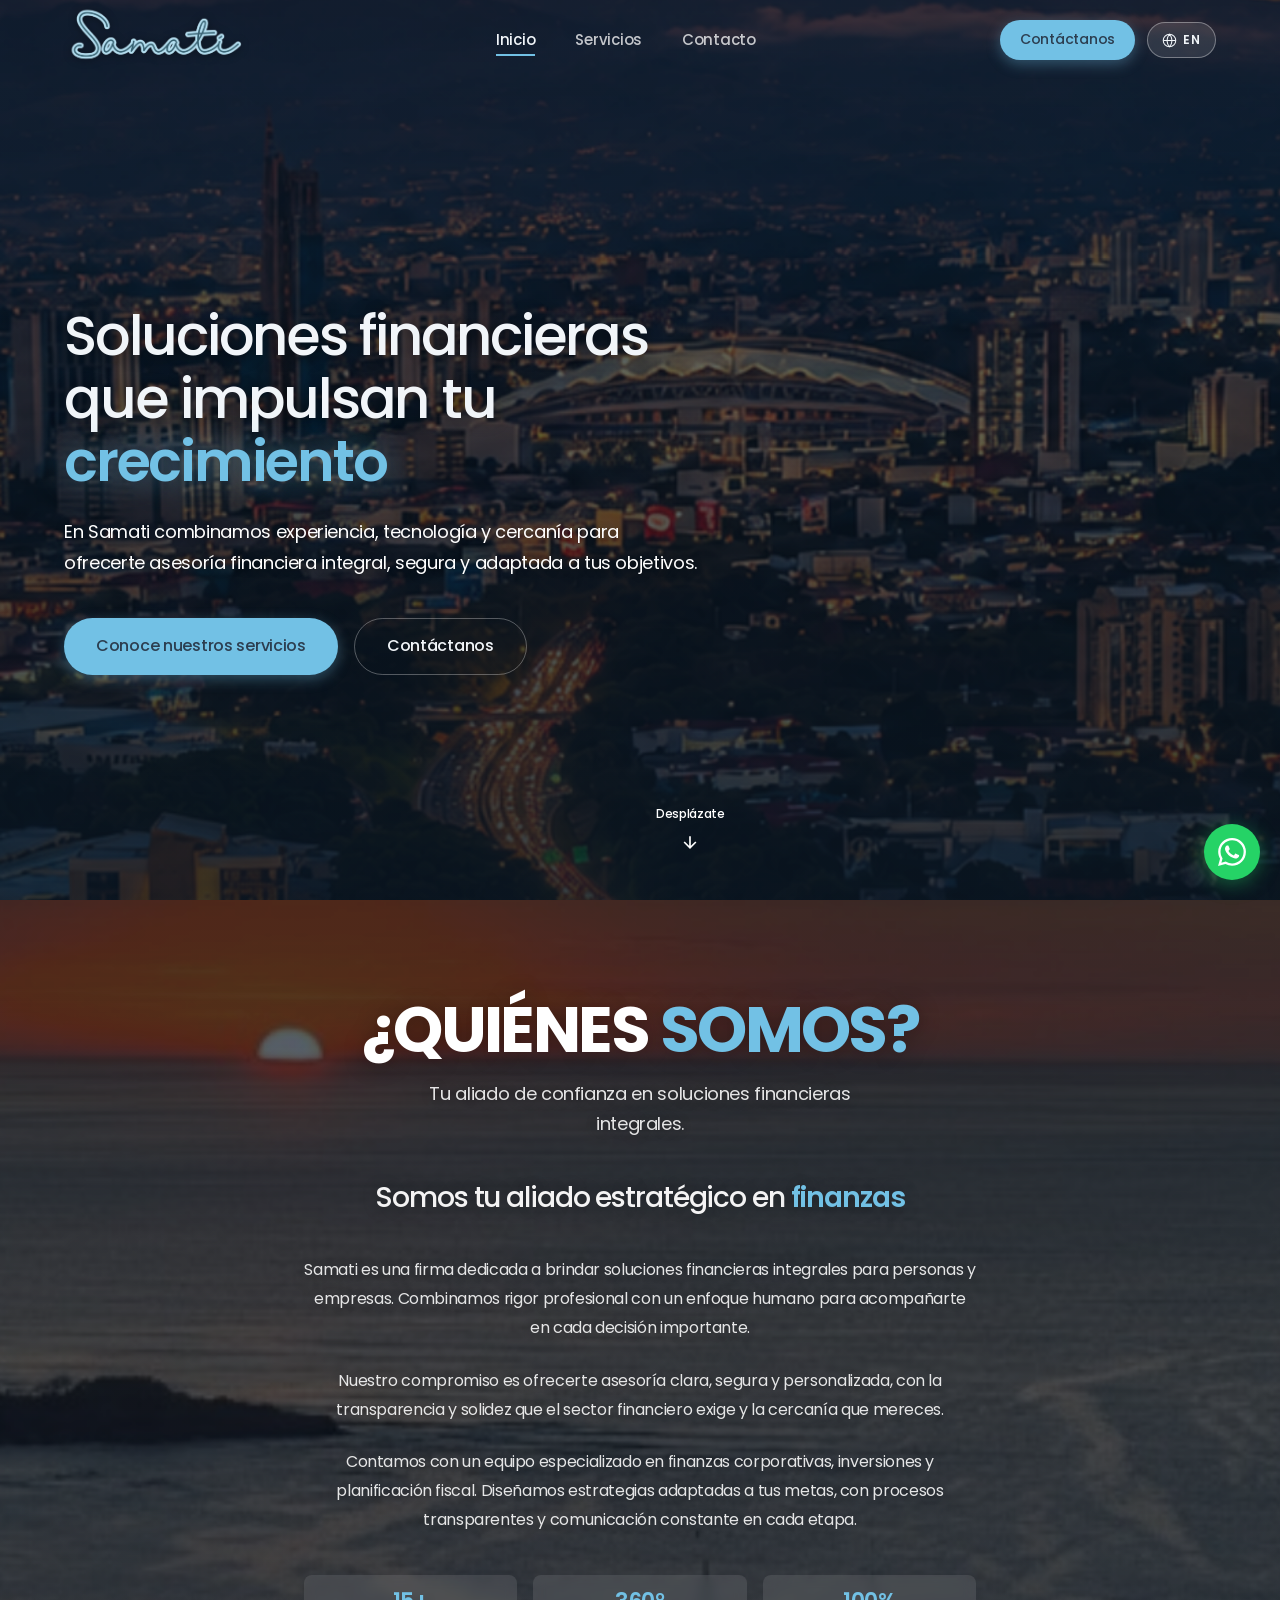
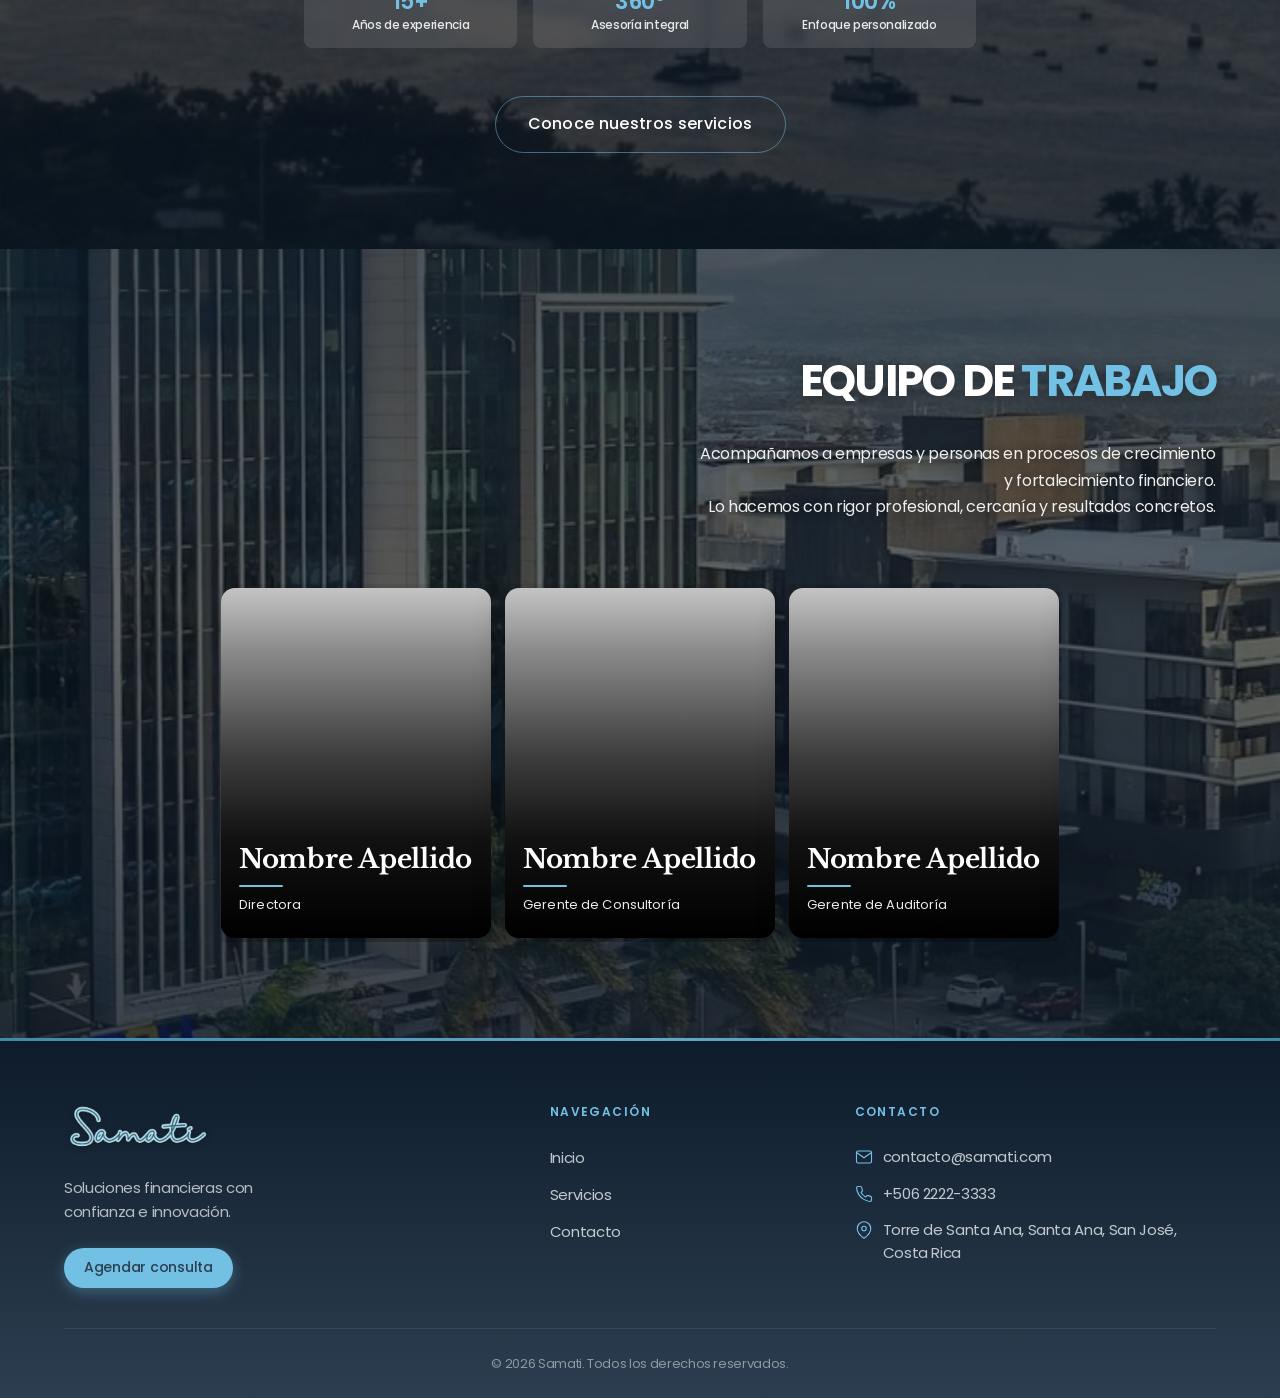
==== commit dd082f0a: "Add files via upload" ====
--- a/index.html
+++ b/index.html
@@ -244,21 +244,70 @@
 
   <!-- ========== FOOTER ========== -->
   <footer class="footer">
-    <div class="container footer__inner">
-      <div class="footer__brand">
-        <img src="images/logo.png" alt="Samati" class="footer__logo-img" width="190" height="62">
-        <p class="footer__tagline" data-i18n="footer.tagline">Soluciones financieras con confianza e innovación.</p>
-      </div>
-
-      <nav class="footer__nav" data-i18n-aria="footer.nav.aria" aria-label="Enlaces del pie de página">
-        <a href="#inicio" data-i18n="nav.home">Inicio</a>
-        <a href="servicios.html" data-i18n="nav.services">Servicios</a>
-        <a href="contacto.html" data-i18n="nav.contact">Contacto</a>
-      </nav>
-
-      <p class="footer__copy">&copy; <span id="currentYear"></span> <span data-i18n="footer.copy">Samati. Todos los derechos reservados.</span></p>
+    <div class="footer__accent" aria-hidden="true"></div>
+    <div class="container">
+      <div class="footer__grid">
+        <div class="footer__brand">
+          <a href="#inicio" class="footer__logo-link" data-i18n-aria="logo.aria" aria-label="Samati — Inicio">
+            <img src="images/logo.png" alt="Samati" class="footer__logo-img" width="190" height="62" data-i18n-alt="logo.alt">
+          </a>
+          <p class="footer__tagline" data-i18n="footer.tagline">Soluciones financieras con confianza e innovación.</p>
+          <a href="contacto.html" class="btn btn--primary btn--sm footer__cta" data-i18n="footer.cta">Agendar consulta</a>
+        </div>
+
+        <div class="footer__col">
+          <h3 class="footer__heading" data-i18n="footer.nav.title">Navegación</h3>
+          <nav class="footer__nav" data-i18n-aria="footer.nav.aria" aria-label="Enlaces del pie de página">
+            <a href="#inicio" data-i18n="nav.home">Inicio</a>
+            <a href="servicios.html" data-i18n="nav.services">Servicios</a>
+            <a href="contacto.html" data-i18n="nav.contact">Contacto</a>
+          </nav>
+        </div>
+
+        <div class="footer__col">
+          <h3 class="footer__heading" data-i18n="footer.contact.title">Contacto</h3>
+          <ul class="footer__contact">
+            <li>
+              <a href="mailto:contacto@samati.com" class="footer__contact-link">
+                <svg class="footer__contact-icon" viewBox="0 0 24 24" fill="none" stroke="currentColor" stroke-width="1.5" aria-hidden="true"><path d="M4 4h16c1.1 0 2 .9 2 2v12c0 1.1-.9 2-2 2H4c-1.1 0-2-.9-2-2V6c0-1.1.9-2 2-2z"/><polyline points="22,6 12,13 2,6"/></svg>
+                contacto@samati.com
+              </a>
+            </li>
+            <li>
+              <a href="tel:+50622223333" class="footer__contact-link">
+                <svg class="footer__contact-icon" viewBox="0 0 24 24" fill="none" stroke="currentColor" stroke-width="1.5" aria-hidden="true"><path d="M22 16.92v3a2 2 0 0 1-2.18 2 19.79 19.79 0 0 1-8.63-3.07 19.5 19.5 0 0 1-6-6 19.79 19.79 0 0 1-3.07-8.67A2 2 0 0 1 4.11 2h3a2 2 0 0 1 2 1.72c.127.96.361 1.903.7 2.81a2 2 0 0 1-.45 2.11L8.09 9.91a16 16 0 0 0 6 6l1.27-1.27a2 2 0 0 1 2.11-.45c.907.339 1.85.573 2.81.7A2 2 0 0 1 22 16.92z"/></svg>
+                +506 2222-3333
+              </a>
+            </li>
+            <li class="footer__contact-item">
+              <svg class="footer__contact-icon" viewBox="0 0 24 24" fill="none" stroke="currentColor" stroke-width="1.5" aria-hidden="true"><path d="M21 10c0 7-9 13-9 13s-9-6-9-13a9 9 0 0 1 18 0z"/><circle cx="12" cy="10" r="3"/></svg>
+              <span data-i18n="footer.address">Torre de Santa Ana, Santa Ana, San José, Costa Rica</span>
+            </li>
+          </ul>
+        </div>
+      </div>
+
+      <div class="footer__bottom">
+        <p class="footer__copy">&copy; <span id="currentYear"></span> <span data-i18n="footer.copy">Samati. Todos los derechos reservados.</span></p>
+      </div>
     </div>
   </footer>
+
+  <a
+    href="https://wa.me/50622223333?text=Hola%2C%20me%20gustar%C3%ADa%20recibir%20m%C3%A1s%20informaci%C3%B3n%20sobre%20los%20servicios%20de%20Samati."
+    class="whatsapp-float"
+    id="whatsappFloat"
+    target="_blank"
+    rel="noopener noreferrer"
+    data-i18n-aria="whatsapp.aria"
+    data-i18n-title="whatsapp.title"
+    aria-label="Escríbenos por WhatsApp"
+    title="Chatea con Samati en WhatsApp"
+  >
+    <svg class="whatsapp-float__icon" viewBox="0 0 24 24" fill="currentColor" aria-hidden="true">
+      <path d="M17.472 14.382c-.297-.149-1.758-.867-2.03-.967-.273-.099-.471-.148-.67.15-.197.297-.767.966-.94 1.164-.173.199-.347.223-.644.075-.297-.15-1.255-.463-2.39-1.475-.883-.788-1.48-1.761-1.653-2.059-.173-.297-.018-.458.13-.606.134-.133.298-.347.446-.52.149-.174.198-.298.298-.497.099-.198.05-.371-.025-.52-.075-.149-.669-1.612-.916-2.207-.242-.579-.487-.5-.669-.51-.173-.008-.371-.01-.57-.01-.198 0-.52.074-.792.372-.272.297-1.04 1.016-1.04 2.479 0 1.462 1.065 2.875 1.213 3.074.149.198 2.096 3.2 5.077 4.487.709.306 1.262.489 1.694.625.712.227 1.36.195 1.871.118.571-.085 1.758-.719 2.006-1.413.248-.694.248-1.289.173-1.413-.074-.124-.272-.198-.57-.347m-5.421 7.403h-.004a9.87 9.87 0 01-5.031-1.378l-.361-.214-3.741.982.998-3.648-.235-.374a9.86 9.86 0 01-1.51-5.26c.001-5.45 4.436-9.884 9.888-9.884 2.64 0 5.122 1.03 6.988 2.898a9.825 9.825 0 012.893 6.994c-.003 5.45-4.435 9.884-9.885 9.884m8.413-18.297A11.815 11.815 0 0012.05 0C5.495 0 .16 5.335.157 11.892c0 2.096.547 4.142 1.588 5.945L.057 24l6.305-1.654a11.882 11.882 0 005.683 1.448h.005c6.554 0 11.89-5.335 11.893-11.893a11.821 11.821 0 00-3.48-8.413z"/>
+    </svg>
+  </a>
 
   <script src="js/i18n.js"></script>
   <script src="js/script.js"></script>
--- a/css/styles.css
+++ b/css/styles.css
@@ -1885,15 +1885,6 @@
   border-color: rgba(114, 193, 229, 0.35);
 }
 
-  border: none;
-  padding: 0;
-  margin: 0 0 var(--space-md);
-}
-
-.form__fieldset .form__label {
-  margin-bottom: var(--space-sm);
-}
-
 .form__radio-group {
   display: flex;
   flex-wrap: wrap;
@@ -2390,54 +2381,127 @@
    ============================================================ */
 
 .footer {
-  background-color: var(--color-primary-dark);
+  position: relative;
+  background: linear-gradient(180deg, var(--color-bg-dark) 0%, var(--color-primary-dark) 100%);
   color: var(--color-text-light);
-  padding-block: var(--space-lg);
-}
-
-.footer__inner {
-  display: flex;
-  flex-wrap: wrap;
-  align-items: center;
-  justify-content: space-between;
-  gap: var(--space-md);
+  padding-block: var(--space-xl) var(--space-md);
+  margin-top: auto;
+}
+
+.footer__accent {
+  position: absolute;
+  top: 0;
+  left: 0;
+  right: 0;
+  height: 3px;
+  background: linear-gradient(90deg, var(--color-accent-dark), var(--color-accent), var(--color-accent-dark));
+  opacity: 0.85;
+}
+
+.footer__grid {
+  display: grid;
+  grid-template-columns: minmax(0, 1.4fr) minmax(0, 0.8fr) minmax(0, 1.2fr);
+  gap: var(--space-xl);
+  padding-bottom: var(--space-lg);
+}
+
+.footer__brand {
+  display: flex;
+  flex-direction: column;
+  align-items: flex-start;
+  gap: var(--space-sm);
+}
+
+.footer__logo-link {
+  display: inline-flex;
 }
 
 .footer__logo-img {
-  height: 62px;
+  height: 58px;
   width: auto;
-  margin-bottom: var(--space-xs);
   filter: drop-shadow(0 1px 3px rgba(0, 0, 0, 0.25));
 }
 
 .footer__tagline {
-  font-size: 0.875rem;
-  opacity: 0.7;
+  font-size: 0.9375rem;
+  line-height: 1.6;
+  color: rgba(241, 245, 249, 0.72);
+  max-width: 28ch;
+}
+
+.footer__cta {
+  margin-top: var(--space-xs);
+}
+
+.footer__heading {
+  font-size: 0.75rem;
+  font-weight: 600;
+  letter-spacing: 0.12em;
+  text-transform: uppercase;
+  color: var(--color-accent);
+  margin-bottom: var(--space-md);
 }
 
 .footer__nav {
   display: flex;
-  gap: var(--space-lg);
+  flex-direction: column;
+  gap: 0.75rem;
 }
 
 .footer__nav a {
-  font-size: 0.875rem;
-  transition: color var(--transition);
+  font-size: 0.9375rem;
+  color: rgba(241, 245, 249, 0.78);
+  transition: color 0.2s ease;
 }
 
 .footer__nav a:hover,
 .footer__nav a:focus-visible {
+  color: var(--color-accent-light);
+}
+
+.footer__contact {
+  list-style: none;
+  display: flex;
+  flex-direction: column;
+  gap: 0.875rem;
+}
+
+.footer__contact-link,
+.footer__contact-item {
+  display: flex;
+  align-items: flex-start;
+  gap: 0.625rem;
+  font-size: 0.9375rem;
+  line-height: 1.5;
+  color: rgba(241, 245, 249, 0.78);
+}
+
+.footer__contact-link {
+  transition: color 0.2s ease;
+}
+
+.footer__contact-link:hover,
+.footer__contact-link:focus-visible {
+  color: var(--color-accent-light);
+}
+
+.footer__contact-icon {
+  flex-shrink: 0;
+  width: 1.125rem;
+  height: 1.125rem;
+  margin-top: 0.125rem;
   color: var(--color-accent);
+}
+
+.footer__bottom {
+  padding-top: var(--space-md);
+  border-top: 1px solid rgba(255, 255, 255, 0.08);
 }
 
 .footer__copy {
   font-size: 0.8125rem;
-  opacity: 0.6;
-  width: 100%;
+  color: rgba(241, 245, 249, 0.5);
   text-align: center;
-  margin-top: var(--space-sm);
-  padding-top: var(--space-md);
-  border-top: 1px solid rgba(255, 255, 255, 0.08);
 }
 
 /* ============================================================
@@ -2487,6 +2551,23 @@
   .contact__layout--consult,
   .contact-location__grid {
     grid-template-columns: 1fr;
+  }
+}
+
+@media (max-width: 960px) {
+  .footer__grid {
+    grid-template-columns: 1fr 1fr;
+    gap: var(--space-lg);
+  }
+
+  .footer__brand {
+    grid-column: 1 / -1;
+    align-items: center;
+    text-align: center;
+  }
+
+  .footer__tagline {
+    max-width: 36ch;
   }
 }
 
@@ -2648,13 +2729,28 @@
     align-self: center;
   }
 
-  .footer__inner {
-    flex-direction: column;
+  .footer__grid {
+    grid-template-columns: 1fr;
+    gap: var(--space-lg);
     text-align: center;
   }
 
+  .footer__brand {
+    align-items: center;
+  }
+
+  .footer__tagline {
+    max-width: none;
+  }
+
   .footer__nav {
+    align-items: center;
+  }
+
+  .footer__contact-link,
+  .footer__contact-item {
     justify-content: center;
+    text-align: left;
   }
 }
 
@@ -2679,6 +2775,53 @@
 
   .contact-hero__bg-media {
     inset: -6%;
+  }
+}
+
+/* ============================================================
+   Botón flotante de WhatsApp
+   ============================================================ */
+
+.whatsapp-float {
+  position: fixed;
+  right: 1.25rem;
+  bottom: 1.25rem;
+  z-index: 1100;
+  display: flex;
+  align-items: center;
+  justify-content: center;
+  width: 3.5rem;
+  height: 3.5rem;
+  border-radius: var(--radius-pill);
+  background-color: #25D366;
+  color: #fff;
+  box-shadow: 0 4px 20px rgba(37, 211, 102, 0.4);
+  transition: transform var(--transition), box-shadow var(--transition), background-color var(--transition);
+}
+
+.whatsapp-float:hover,
+.whatsapp-float:focus-visible {
+  transform: translateY(-2px) scale(1.05);
+  background-color: #20bd5a;
+  box-shadow: 0 8px 28px rgba(37, 211, 102, 0.5);
+}
+
+.whatsapp-float__icon {
+  width: 1.75rem;
+  height: 1.75rem;
+}
+
+@media (max-width: 480px) {
+  .whatsapp-float {
+    right: 1rem;
+    bottom: 1rem;
+    width: 3.25rem;
+    height: 3.25rem;
+  }
+
+  .whatsapp-float__icon {
+    width: 1.625rem;
+    height: 1.625rem;
   }
 }
 
